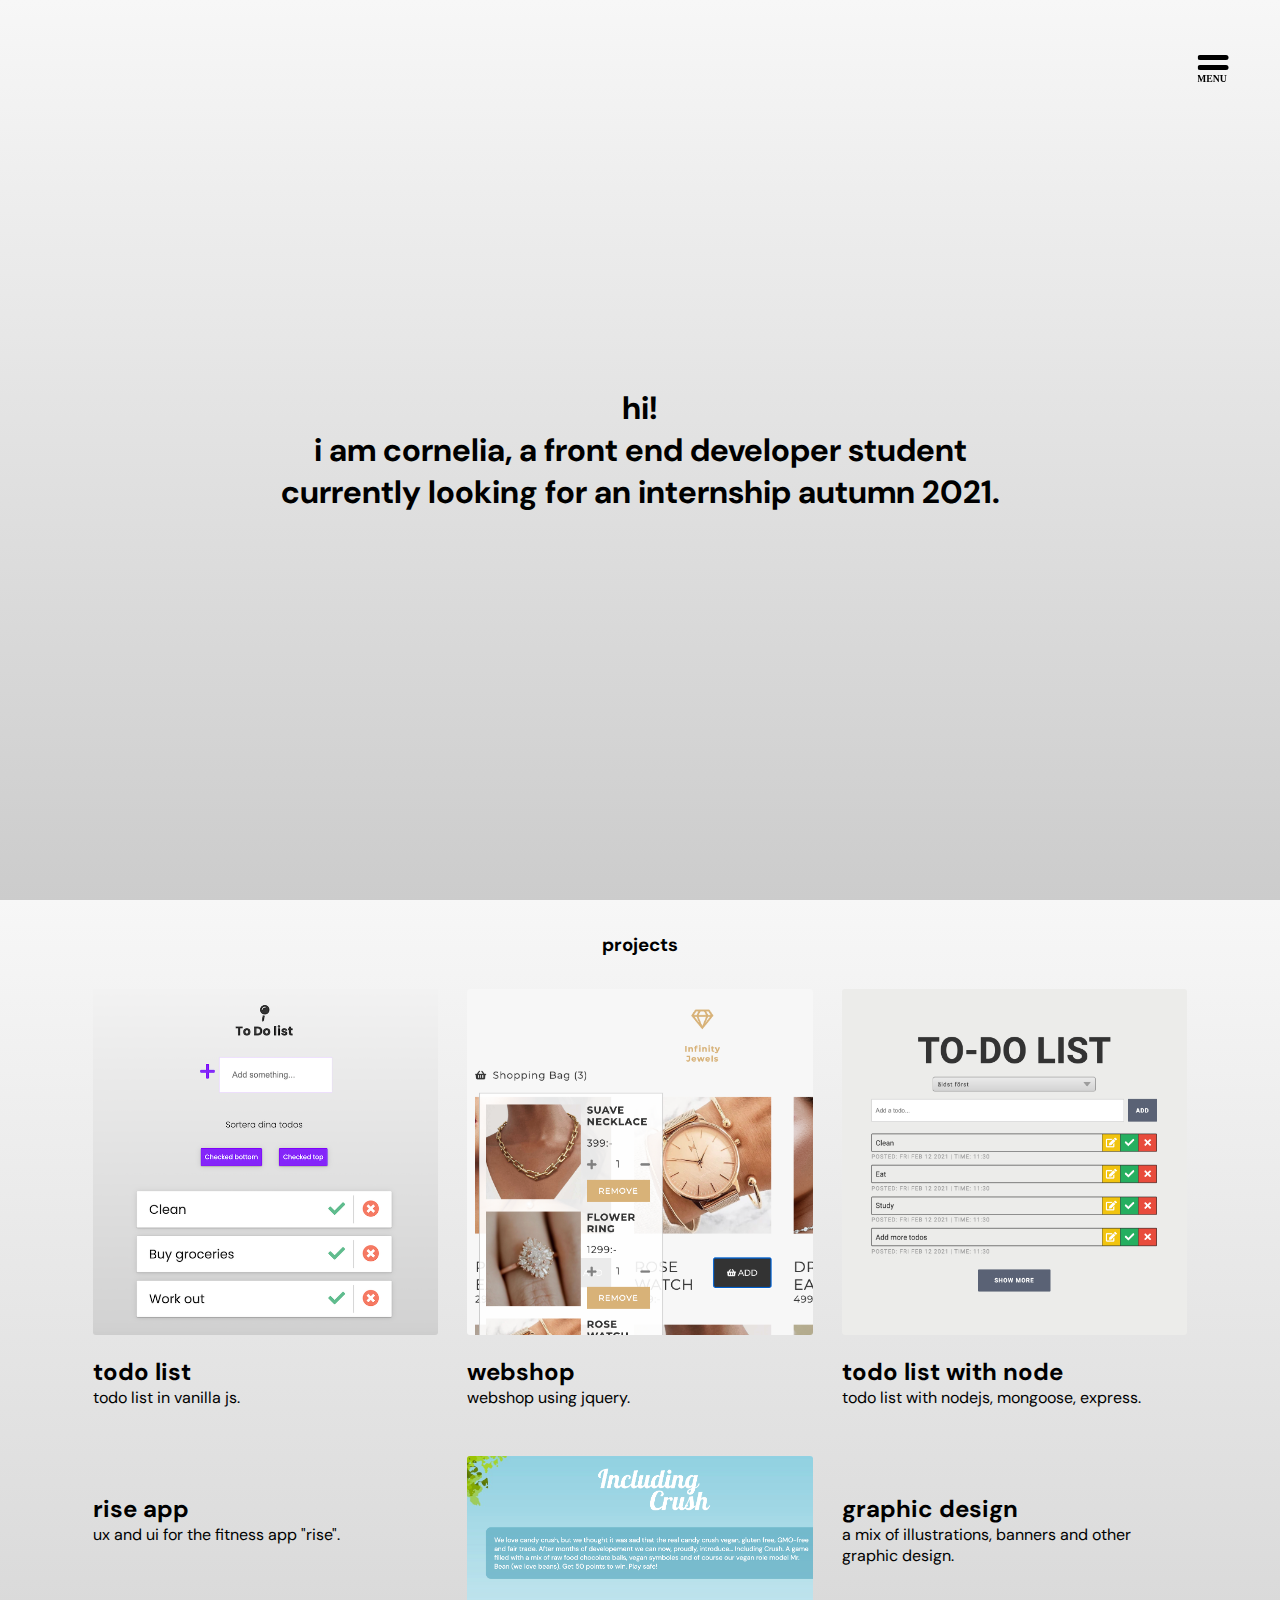
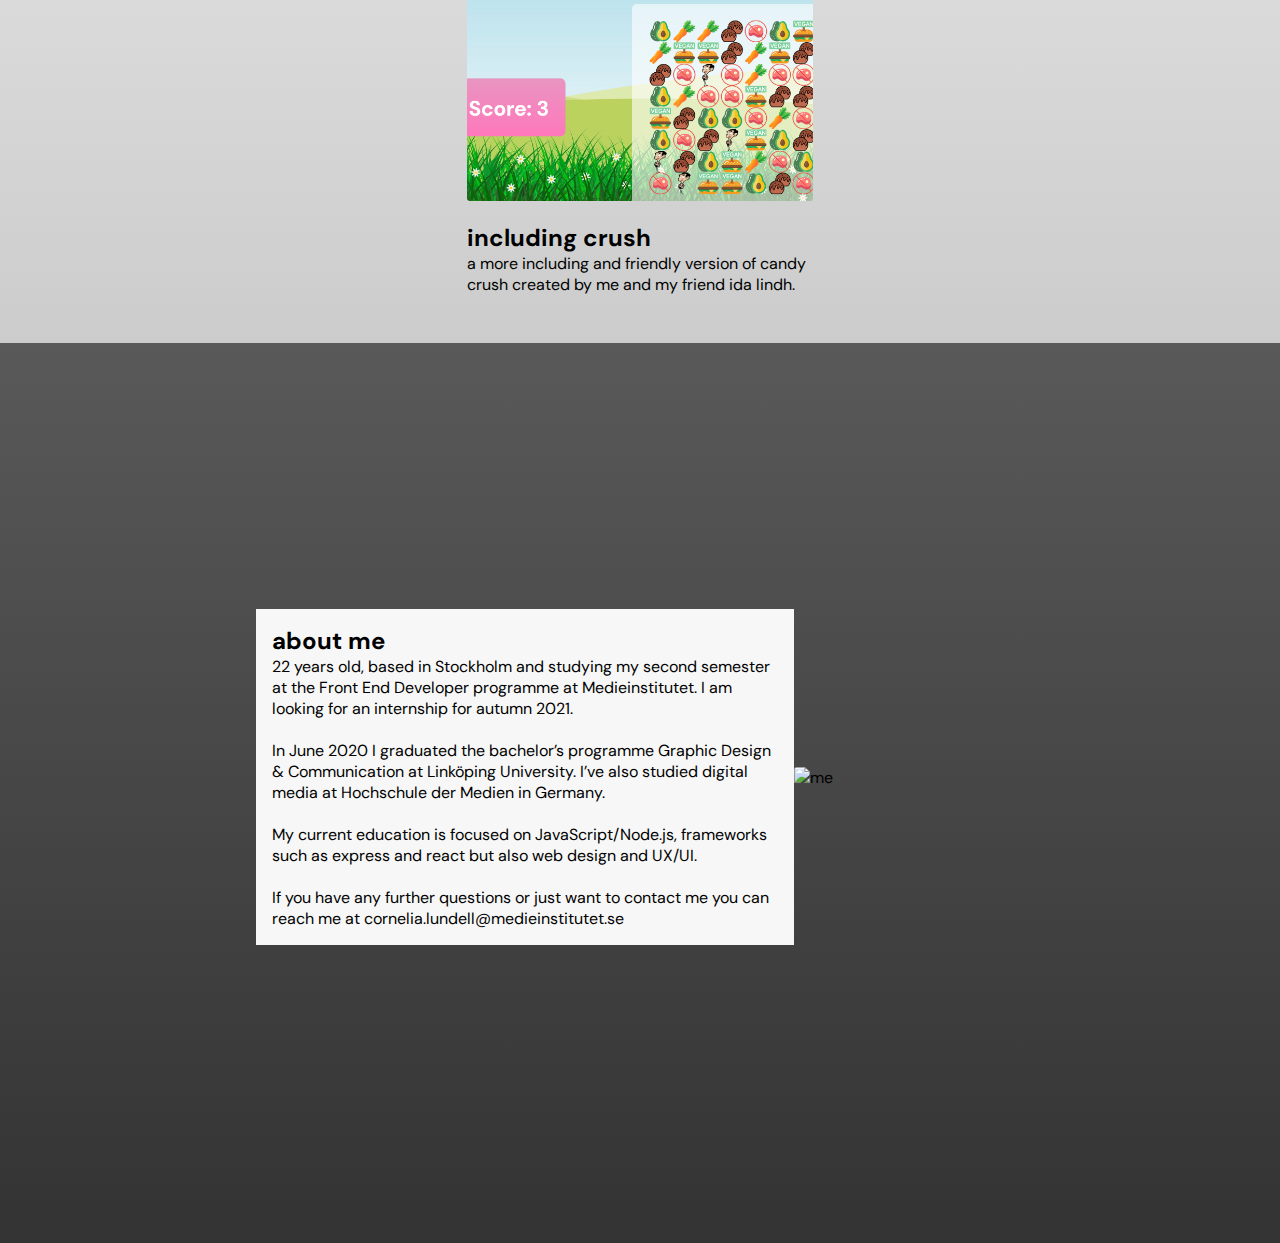
==== index.html @ f75c3bea "portfolio updates" ====
<!DOCTYPE html>
<html lang="en">
  <head>
    <meta charset="UTF-8" />
    <meta name="viewport" content="width=device-width, initial-scale=1.0" />
    <title>Corneia Lundell</title>
    <link rel="preconnect" href="https://fonts.gstatic.com" />
    <link
      href="https://fonts.googleapis.com/css2?family=DM+Sans:ital,wght@0,400;0,500;0,700;1,400;1,500;1,700&display=swap"
      rel="stylesheet"
    />
    <link
      rel="stylesheet"
      href="https://cdnjs.cloudflare.com/ajax/libs/font-awesome/5.15.2/css/all.min.css"
      integrity="sha512-HK5fgLBL+xu6dm/Ii3z4xhlSUyZgTT9tuc/hSrtw6uzJOvgRr2a9jyxxT1ely+B+xFAmJKVSTbpM/CuL7qxO8w=="
      crossorigin="anonymous"
    />
    <link rel="stylesheet" href="css/style.css" />
    <script
      src="https://code.jquery.com/jquery-3.5.1.min.js"
      integrity="sha256-9/aliU8dGd2tb6OSsuzixeV4y/faTqgFtohetphbbj0="
      crossorigin="anonymous"
    ></script>
    <script
      src="https://cdnjs.cloudflare.com/ajax/libs/gsap/3.5.1/gsap.min.js"
      integrity="sha512-IQLehpLoVS4fNzl7IfH8Iowfm5+RiMGtHykgZJl9AWMgqx0AmJ6cRWcB+GaGVtIsnC4voMfm8f2vwtY+6oPjpQ=="
      crossorigin="anonymous"
    ></script>
    <script src="js/app.js"></script>
  </head>
  <body>

    <button class="hamburger-shell" aria-expanded="false">
      <div class="hamb top"></div>
        <div class="hamb middle"></div>
      <div class="menu-name">MENU</div>
    </button>
  
    <nav id="menu">
      <ul>
        <li class="menu-link"><a href="#start">start</a></li>
        <li class="menu-link"><a href="#portfolio">portfolio</a></li>
        <li class="menu-link"><a href="#about">about/contact</a></li>
      </ul>
    </nav>

    <section id="start">
      <div class="container" id="start-container">
        <h1>hi!</h1>
        <h1>i am cornelia, a front end developer student</h1>
        <h1>currently looking for an internship autumn 2021.</h1>
      </div>
      <a href="#portfolio"><i class="fas fa-chevron-down"></i></a>
    </section>

    <section id="portfolio">
      <div class="container">
        <h3>projects</h3>
        <div class="grid">
          <div>
            <a href="https://cornelialundell.github.io/todolist/" target="_blank">
              <div class="visit-container">
                <img src="img/todolist1.png" id="link-1" alt="" />
                <p class="visit" id="visit-1">visit website</p>
              </div></a
            >

            <h5>Todo list</h5>
            <p>Todo list in vanilla js.</p>
          </div>
          <div>
              
            <a href="https://cornelialundell.github.io/jewelleryshop/" target="_blank">
                <div class="visit-container">
              <img src="img/webshop.png" id="link-2"  alt=""
            />
            <p class="visit" id="visit-2">visit website</p></div></a>
            <h5>Webshop</h5>
            <p>Webshop using jquery.</p>
          </div>
          <div>
            
            <a href="https://fathomless-falls-43040.herokuapp.com/" target="_blank">
                <div class="visit-container">
              <img src="img/todolist2.png" id="link-3" alt=""
            />
            <p class="visit" id="visit-3">visit website</p></div></a>
            <h5>Todo list with node</h5>
            <p>Todo list with nodejs, mongoose, express.</p>
          </div>
          <div>
            <a href="html/rise.html">
                <div class="visit-container">
              <img src="img/thumb-rise.png" id="link-4"  alt=""
            />
            <p class="visit" id="visit-4">visit website</p></div></a>
            <h5>rise app</h5>
            <p>ux and ui for the fitness app "rise".</p>
          </div>
          <div>
            <a href="https://iidalindh.github.io/IncludingCrush/"target="_blank">
                <div class="visit-container">
              <img src="img/including-crush.png" id="link-5"  alt=""
            />
            <p class="visit" id="visit-5">visit website</p></div></a>
            <h5>including crush</h5>
            <p>
              a more including and friendly version of candy crush created by me
              and my friend Ida Lindh.
            </p>
          </div>
          <div>
            <a href="html/graphic-design.html" target="_blank">
                <div class="visit-container">
              <img src="img/thumb-illustrationer.png" id="link-6"  alt=""
            />
            <p class="visit" id="visit-6">visit website</p></div></a>
            <h5>graphic design</h5>
            <p>a mix of illustrations, banners and other graphic design.</p>
          </div>
        </div>
      </div>
      <a href="#about"><i class="fas fa-chevron-down"></i></a>
    </section>

    <section id="about">
      <div class="about-container">
        <div class="about-text">
          <h5>about me</h5>
          <p>
            22 years old, based in Stockholm and studying my second semester at the Front End Developer programme at Medieinstitutet. I am looking for an internship for autumn 2021.
            <br><br>In June 2020 I graduated the bachelor’s programme Graphic Design & Communication at Linköping University. I’ve also studied digital media at Hochschule der Medien in Germany.
            <br><br>My current education is focused on JavaScript/Node.js, frameworks such as express and react but also web design and UX/UI.
            <br><br>If you have any further questions or just want to contact me you can reach me at cornelia.lundell@medieinstitutet.se
          </p>
        </div>
        <div class="about-img">
          <img src="img/profilbild.png" alt="me" />
        </div>
      </div>
      <div class="icons">
        <a href="https://github.com/cornelialundell" target="_blank"
          ><i class="fab fa-github"></i
        ></a>
        <a href="https://www.linkedin.com/in/cornelia-lundell-490802186/" target="_blank"><i class="fab fa-linkedin"></i></a>
        <a href="mailto:cornelia.lundell@medieinstitutet.se" id="mailto"
          ><i class="far fa-envelope"></i
        ></a>
      </div>
    </section>
  </body>
</html>
---- css/style.css ----
nav {
  z-index: 1;
}

.reveal {
  opacity: 0.85;
  display: block;
  pointer-events: auto;
  visibility: visible;
}

.hamburger-shell {
  margin: 0;
  position: fixed;
  overflow: hidden;
  width: 70px;
  height: 100px;
  overflow: auto;
  left: calc(100% - 100px);
  top: 20px;
  cursor: pointer;
  padding: 0;
  background: transparent;
  border: none;
  z-index: 1;
  transform: scale(0.5);
  -webkit-transform: scale(0.5);
  -moz-transform: scale(0.5);
  -ms-transform: scale(0.5);
  -o-transform: scale(0.5);
}

.top, .middle {
  position: absolute;
  width: 62px;
  height: 10px;
  background-color: black;
  transition: all 350ms ease-in-out;
  top: 20px;
  border-radius: 5px;
  -webkit-border-radius: 5px;
  -moz-border-radius: 5px;
  -ms-border-radius: 5px;
  -o-border-radius: 5px;
}

.middle {
  top: 40px;
}

#menu {
  position: fixed;
  left: calc(100% - 292px);
  top: 10px;
  color: black;
  display: none;
  margin: 120px 30px;
  text-decoration: none;
  font-family: Arial, sans-serif;
  font-weight: 100;
  font-size: 20px;
  text-transform: uppercase;
  color: #333;
  padding: 24px;
  width: 200px;
  text-align: right;
}

#menu li {
  text-decoration: none !important;
  padding-bottom: 10px;
  margin-bottom: 12px;
  border-bottom: 1px solid black;
  list-style: none;
  color: #555;
  transition: all 150ms ease;
}

#menu li:hover {
  color: #00abff;
  padding-right: 3px;
}

#menu a {
  text-decoration: none;
  color: inherit;
}

.menu-open .top {
  transform: rotate(225deg);
  -webkit-transform: rotate(225deg);
  top: 30px;
  background-color: black;
  height: 10px;
  border-radius: 5px;
  -webkit-border-radius: 5px;
  -moz-border-radius: 5px;
  -ms-border-radius: 5px;
  -o-border-radius: 5px;
}

.menu-open .middle {
  transform: rotate(-225deg);
  -webkit-transform: rotate(-225deg);
  top: 30px;
  background-color: black;
  height: 10px;
  border-radius: 5px;
  -webkit-border-radius: 5px;
  -moz-border-radius: 5px;
  -ms-border-radius: 5px;
  -o-border-radius: 5px;
}

.menu-name {
  font-family: Verdana;
  font-weight: 900;
  color: black;
  font-size: 19.5px;
  text-decoration: none;
  position: absolute;
  top: 56px;
  left: -1px;
  transition: all 350ms;
}

.menu-open .menu-name {
  top: 64px;
}

#graphic-design {
  text-align: center;
  color: #333;
  position: relative;
}
#graphic-design .go-back {
  position: absolute;
  left: 2rem;
  top: 2rem;
  text-decoration: none;
  display: flex;
  align-items: center;
}
#graphic-design .go-back i {
  padding-right: 1rem;
}
#graphic-design .graphic-container {
  width: 50%;
}
#graphic-design .graphic-container .card {
  padding-top: 4rem;
}
#graphic-design .graphic-container .card p {
  padding-top: 1rem;
  color: #5e5e5e;
}

* {
  box-sizing: border-box;
  margin: 0;
  padding: 0;
}

html {
  scroll-behavior: smooth;
}
html body {
  font-family: "DM Sans", sans-serif;
}
html body img {
  width: 100%;
  border-radius: 3px;
  -webkit-border-radius: 3px;
  -moz-border-radius: 3px;
  -ms-border-radius: 3px;
  -o-border-radius: 3px;
}
html body a {
  color: inherit;
}
html body h5 {
  font-size: 1.5rem;
}
html body #about {
  background: linear-gradient(#595959, #333) !important;
  background-color: #333;
}
html body section {
  background: linear-gradient(#f7f7f7, #ccc);
  min-height: 100vh;
  display: flex;
  justify-content: center;
  align-items: center;
  flex-wrap: wrap;
  flex-direction: column;
  padding: 2rem 0;
}
html body section #start-container {
  display: flex;
  flex-direction: column;
  justify-content: center;
  align-items: flex-start;
}
html body section .container,
html body section .about-container {
  width: 90%;
  display: flex;
  justify-content: center;
  align-items: center;
  flex-wrap: wrap;
  flex-grow: 1;
}
html body section .container h1,
html body section .about-container h1 {
  margin: 0 auto;
}
html body section .container h3,
html body section .about-container h3 {
  width: 100%;
  text-align: center;
}
html body section .container .grid,
html body section .about-container .grid {
  display: flex;
  flex-wrap: wrap;
  justify-content: space-evenly;
}
html body section .container .grid div,
html body section .about-container .grid div {
  width: 100%;
  padding: 1rem 0;
  text-transform: lowercase;
}
@media screen and (min-width: 800px) {
  html body section .container .grid div,
html body section .about-container .grid div {
    width: 30%;
  }
}
html body section .container .grid div .visit-container,
html body section .about-container .grid div .visit-container {
  width: 100%;
  position: relative;
  text-align: center;
  color: #333;
  cursor: pointer;
}
html body section .container .grid div .visit-container img,
html body section .about-container .grid div .visit-container img {
  width: 100%;
  transition: 0.2s ease;
  -webkit-transition: 0.2s ease;
  -moz-transition: 0.2s ease;
  -ms-transition: 0.2s ease;
  -o-transition: 0.2s ease;
}
html body section .container .grid div .visit-container img:hover,
html body section .about-container .grid div .visit-container img:hover {
  filter: blur(5px);
  -webkit-filter: blur(5px);
}
html body section .container .grid div .visit-container .visit,
html body section .about-container .grid div .visit-container .visit {
  position: absolute;
  top: 50%;
  left: 50%;
  transform: translate(-50%, -50%);
  display: none;
  pointer-events: none;
}
html body section .container .grid div .visit-container p,
html body section .about-container .grid div .visit-container p {
  font-size: 1rem;
}
html body section .container .about-text,
html body section .about-container .about-text {
  background-color: #f7f7f7;
  padding: 1rem;
}
@media screen and (min-width: 800px) {
  html body section .container .about-text,
html body section .about-container .about-text {
    position: static;
    width: 70%;
  }
}
html body section .container .about-img,
html body section .about-container .about-img {
  width: 80%;
}
@media screen and (min-width: 800px) {
  html body section .container .about-img,
html body section .about-container .about-img {
    position: static;
    width: 30%;
  }
}
html body section i {
  color: #333;
  font-size: 1.5rem;
}
html body section .about-container {
  display: flex;
  justify-content: center;
  align-items: center;
  flex-wrap: wrap;
  flex-wrap: wrap-reverse;
}
@media screen and (min-width: 800px) {
  html body section .about-container {
    width: 60%;
  }
}
html body section .icons {
  padding-top: 2rem;
  width: 40%;
  display: flex;
  justify-content: center;
  align-items: center;
  flex-wrap: wrap;
  justify-content: space-between;
}
html body section .icons i {
  color: #f7f7f7;
  font-size: 3rem;
}

/*# sourceMappingURL=style.css.map */
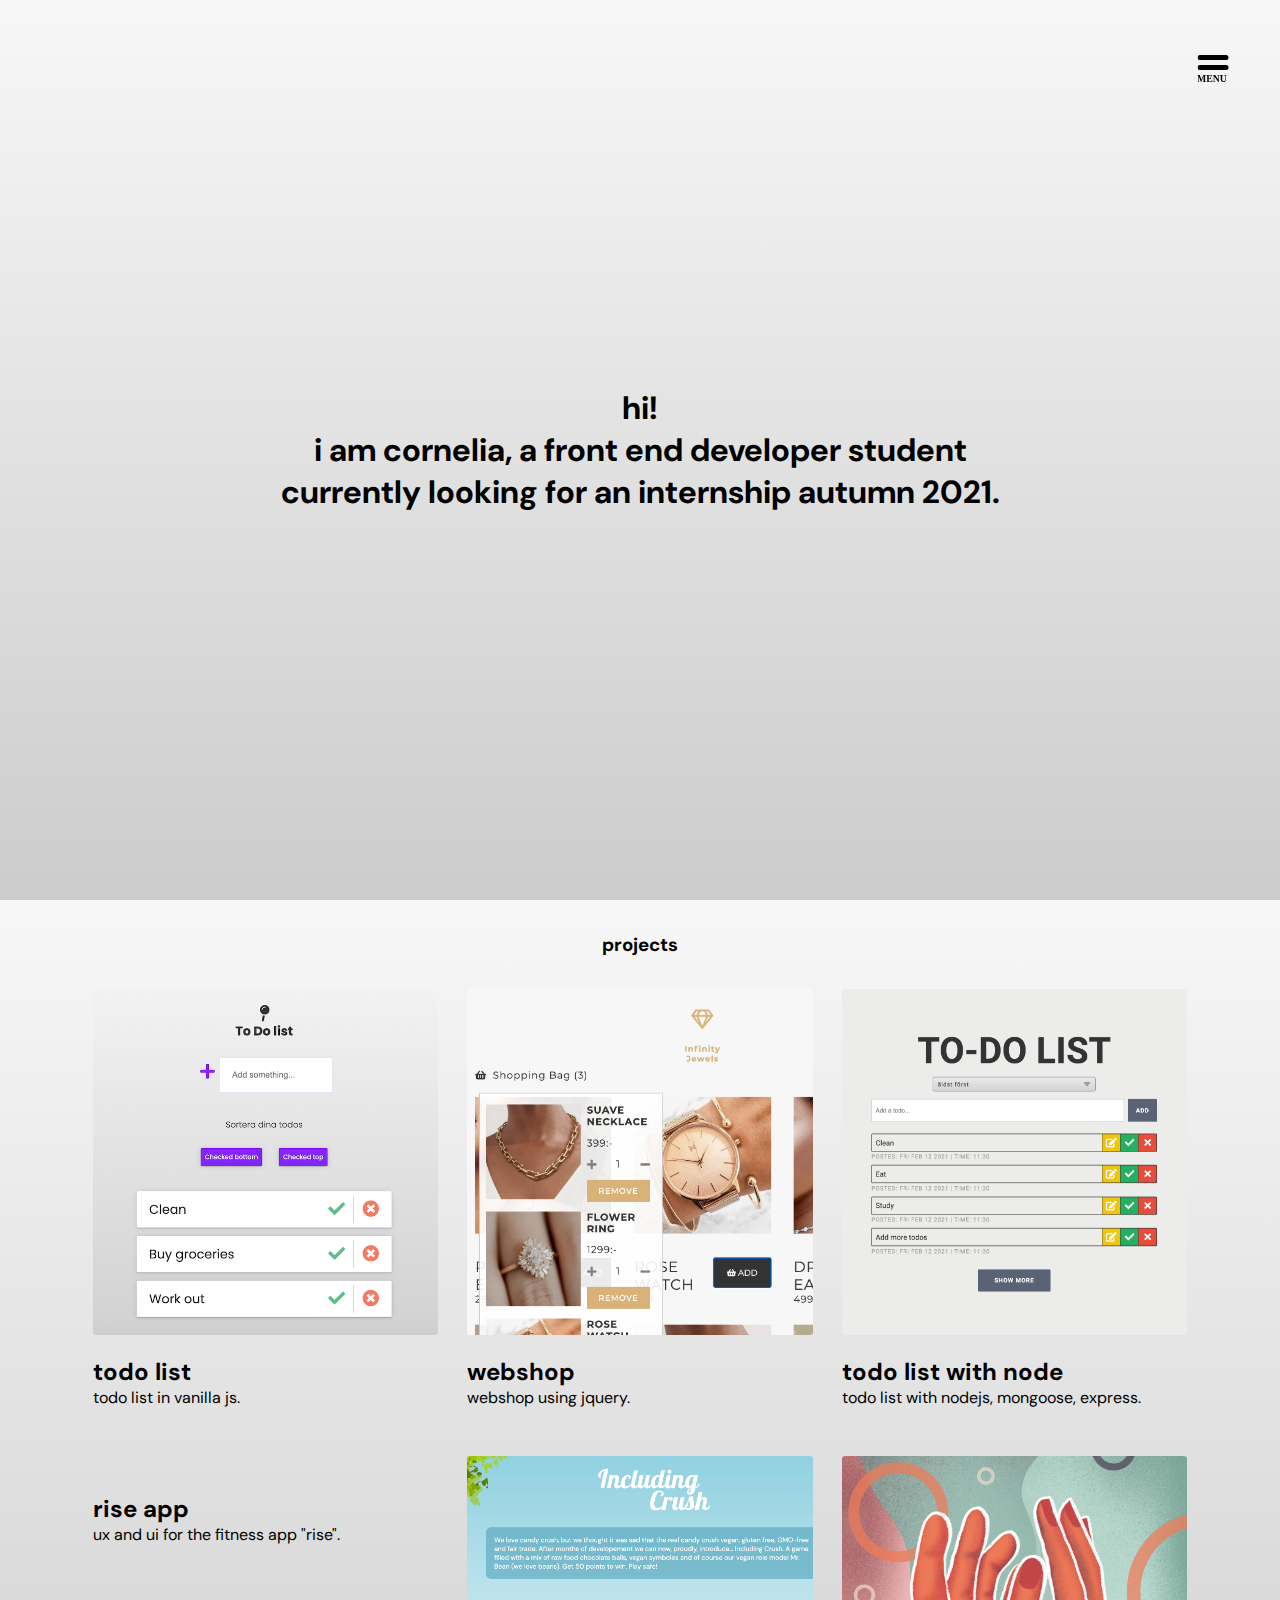
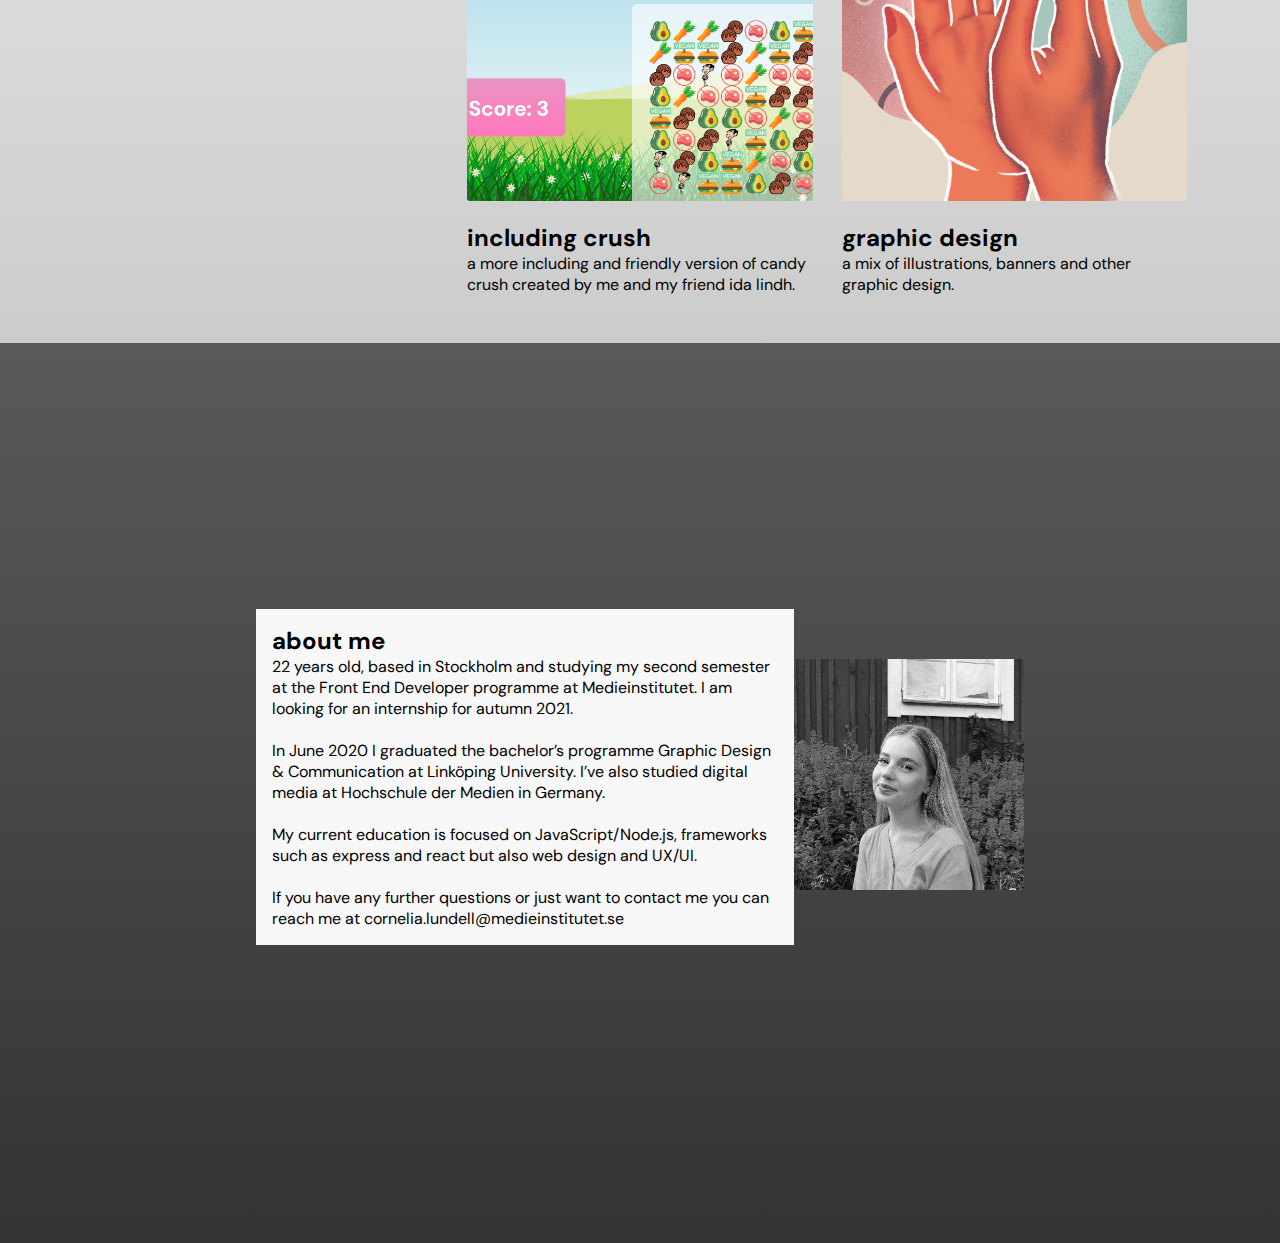
==== commit 6e07058e: "Update index.html" ====
--- a/index.html
+++ b/index.html
@@ -110,7 +110,7 @@
             </p>
           </div>
           <div>
-            <a href="html/graphic-design.html" target="_blank">
+            <a href="html/graphic-design.html">
                 <div class="visit-container">
               <img src="img/thumb-illustrationer.png" id="link-6"  alt=""
             />
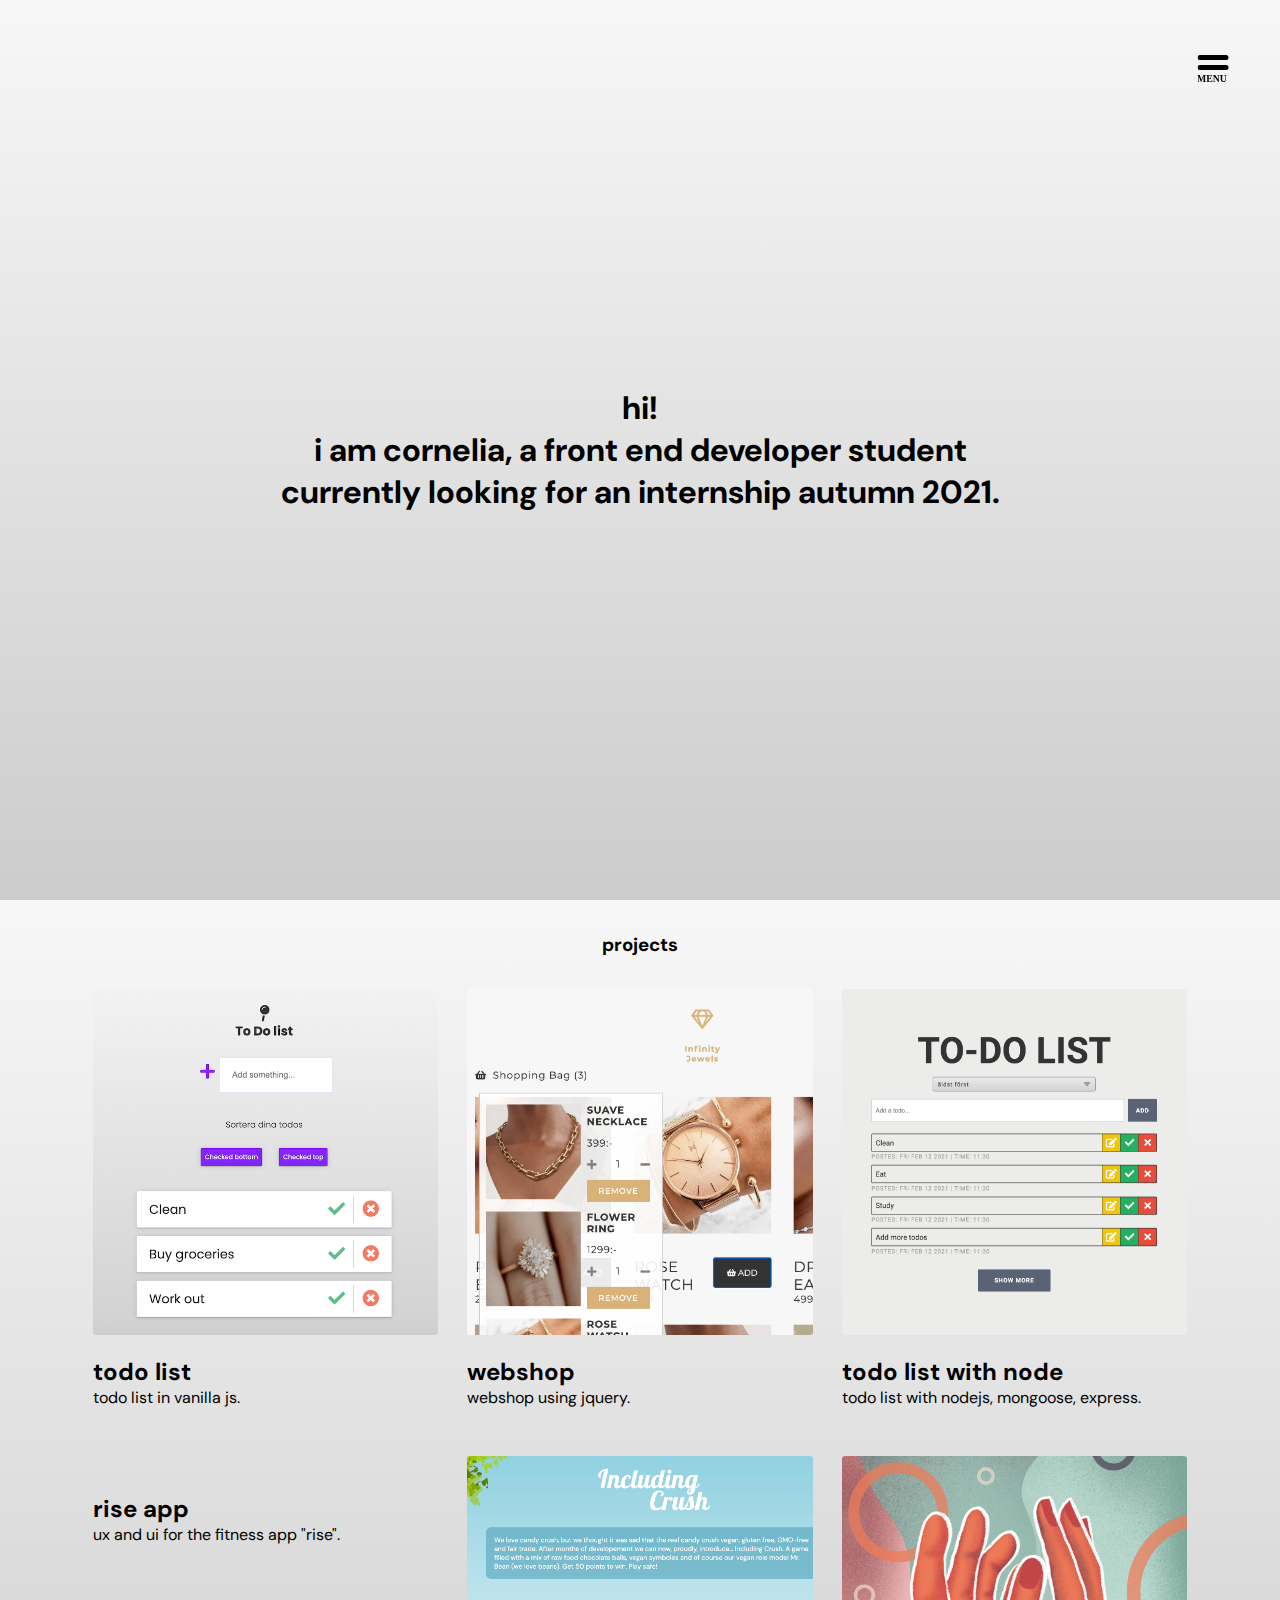
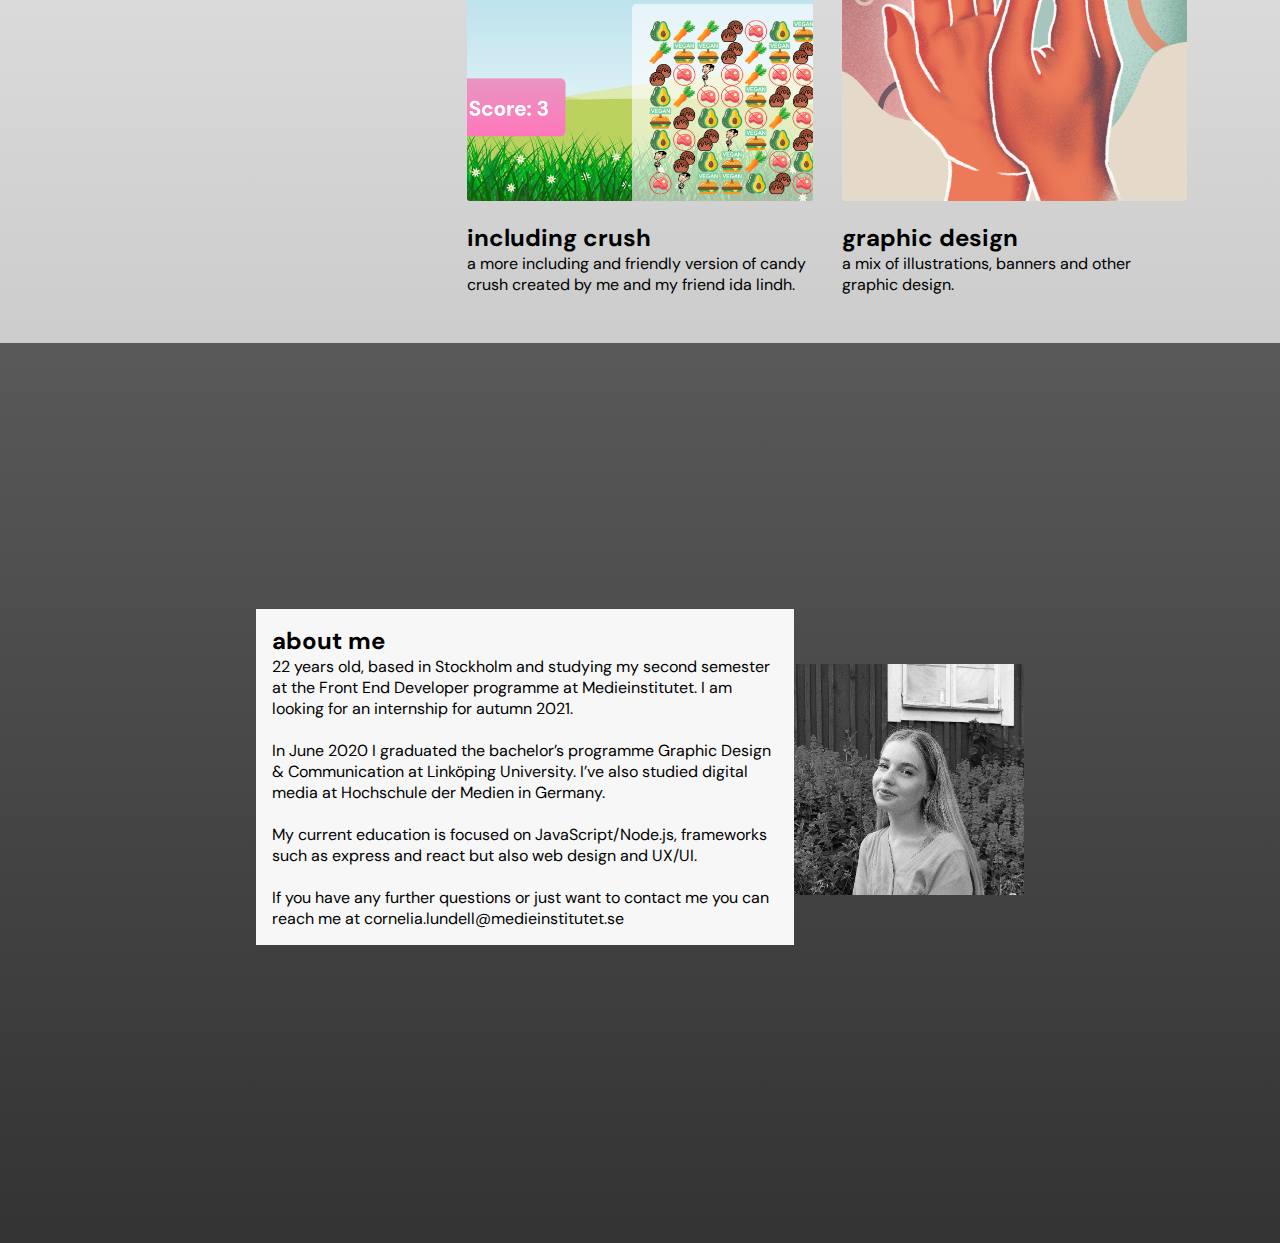
==== commit aa5fa210: "Update index.html" ====
--- a/index.html
+++ b/index.html
@@ -3,7 +3,7 @@
   <head>
     <meta charset="UTF-8" />
     <meta name="viewport" content="width=device-width, initial-scale=1.0" />
-    <title>Corneia Lundell</title>
+    <title>Cornelia Lundell</title>
     <link rel="preconnect" href="https://fonts.gstatic.com" />
     <link
       href="https://fonts.googleapis.com/css2?family=DM+Sans:ital,wght@0,400;0,500;0,700;1,400;1,500;1,700&display=swap"
--- a/css/style.css
+++ b/css/style.css
@@ -16,18 +16,23 @@
   width: 70px;
   height: 100px;
   overflow: auto;
-  left: calc(100% - 100px);
+  left: calc(100% - 70px);
   top: 20px;
   cursor: pointer;
   padding: 0;
   background: transparent;
   border: none;
-  z-index: 1;
+  z-index: 15;
   transform: scale(0.5);
   -webkit-transform: scale(0.5);
   -moz-transform: scale(0.5);
   -ms-transform: scale(0.5);
   -o-transform: scale(0.5);
+}
+@media screen and (min-width: 800px) {
+  .hamburger-shell {
+    left: calc(100% - 100px);
+  }
 }
 
 .top, .middle {
@@ -50,34 +55,35 @@
 
 #menu {
   position: fixed;
-  left: calc(100% - 292px);
-  top: 10px;
-  color: black;
+  z-index: 10;
   display: none;
-  margin: 120px 30px;
-  text-decoration: none;
-  font-family: Arial, sans-serif;
-  font-weight: 100;
-  font-size: 20px;
-  text-transform: uppercase;
-  color: #333;
-  padding: 24px;
-  width: 200px;
-  text-align: right;
+  top: 0;
+  right: 0;
+  width: 100%;
+  height: 100vh;
+  padding: 5rem 0rem 5rem 2rem;
+  background-color: #f1c40f;
+  color: white;
+}
+@media screen and (min-width: 800px) {
+  #menu {
+    width: 400px;
+  }
 }
 
 #menu li {
   text-decoration: none !important;
   padding-bottom: 10px;
-  margin-bottom: 12px;
-  border-bottom: 1px solid black;
+  margin-bottom: 40px;
+  border-bottom: 1px solid white;
+  width: 100%;
   list-style: none;
-  color: #555;
+  font-size: 2rem;
   transition: all 150ms ease;
 }
 
 #menu li:hover {
-  color: #00abff;
+  color: black;
   padding-right: 3px;
 }
 
@@ -106,10 +112,6 @@
   background-color: black;
   height: 10px;
   border-radius: 5px;
-  -webkit-border-radius: 5px;
-  -moz-border-radius: 5px;
-  -ms-border-radius: 5px;
-  -o-border-radius: 5px;
 }
 
 .menu-name {
@@ -200,6 +202,7 @@
   flex-direction: column;
   justify-content: center;
   align-items: flex-start;
+  text-align: center;
 }
 html body section .container,
 html body section .about-container {
@@ -212,7 +215,14 @@
 }
 html body section .container h1,
 html body section .about-container h1 {
+  font-size: 1rem;
   margin: 0 auto;
+}
+@media screen and (min-width: 800px) {
+  html body section .container h1,
+html body section .about-container h1 {
+    font-size: 2rem;
+  }
 }
 html body section .container h3,
 html body section .about-container h3 {
@@ -230,6 +240,18 @@
   width: 100%;
   padding: 1rem 0;
   text-transform: lowercase;
+}
+@media only screen and (max-device-width: 800px) and (orientation: landscape) {
+  html body section .container .grid div,
+html body section .about-container .grid div {
+    width: 45%;
+  }
+}
+@media only screen and (min-width: 480px) and (max-width: 800px) and (-webkit-min-device-pixel-ratio: 2) {
+  html body section .container .grid div,
+html body section .about-container .grid div {
+    width: 45%;
+  }
 }
 @media screen and (min-width: 800px) {
   html body section .container .grid div,
@@ -276,6 +298,7 @@
 html body section .about-container .about-text {
   background-color: #f7f7f7;
   padding: 1rem;
+  z-index: 1;
 }
 @media screen and (min-width: 800px) {
   html body section .container .about-text,
@@ -286,7 +309,13 @@
 }
 html body section .container .about-img,
 html body section .about-container .about-img {
-  width: 80%;
+  width: 50%;
+  margin-bottom: -10px;
+  border-radius: 3px;
+  -webkit-border-radius: 3px;
+  -moz-border-radius: 3px;
+  -ms-border-radius: 3px;
+  -o-border-radius: 3px;
 }
 @media screen and (min-width: 800px) {
   html body section .container .about-img,
@@ -323,6 +352,17 @@
 html body section .icons i {
   color: #f7f7f7;
   font-size: 3rem;
+  transition: all 0.2s ease;
+  -webkit-transition: all 0.2s ease;
+  -moz-transition: all 0.2s ease;
+  -ms-transition: all 0.2s ease;
+  -o-transition: all 0.2s ease;
+}
+@media screen and (min-width: 800px) {
+  html body section .icons i:hover {
+    color: #f1c40f;
+    margin-top: -10px;
+  }
 }
 
 /*# sourceMappingURL=style.css.map */
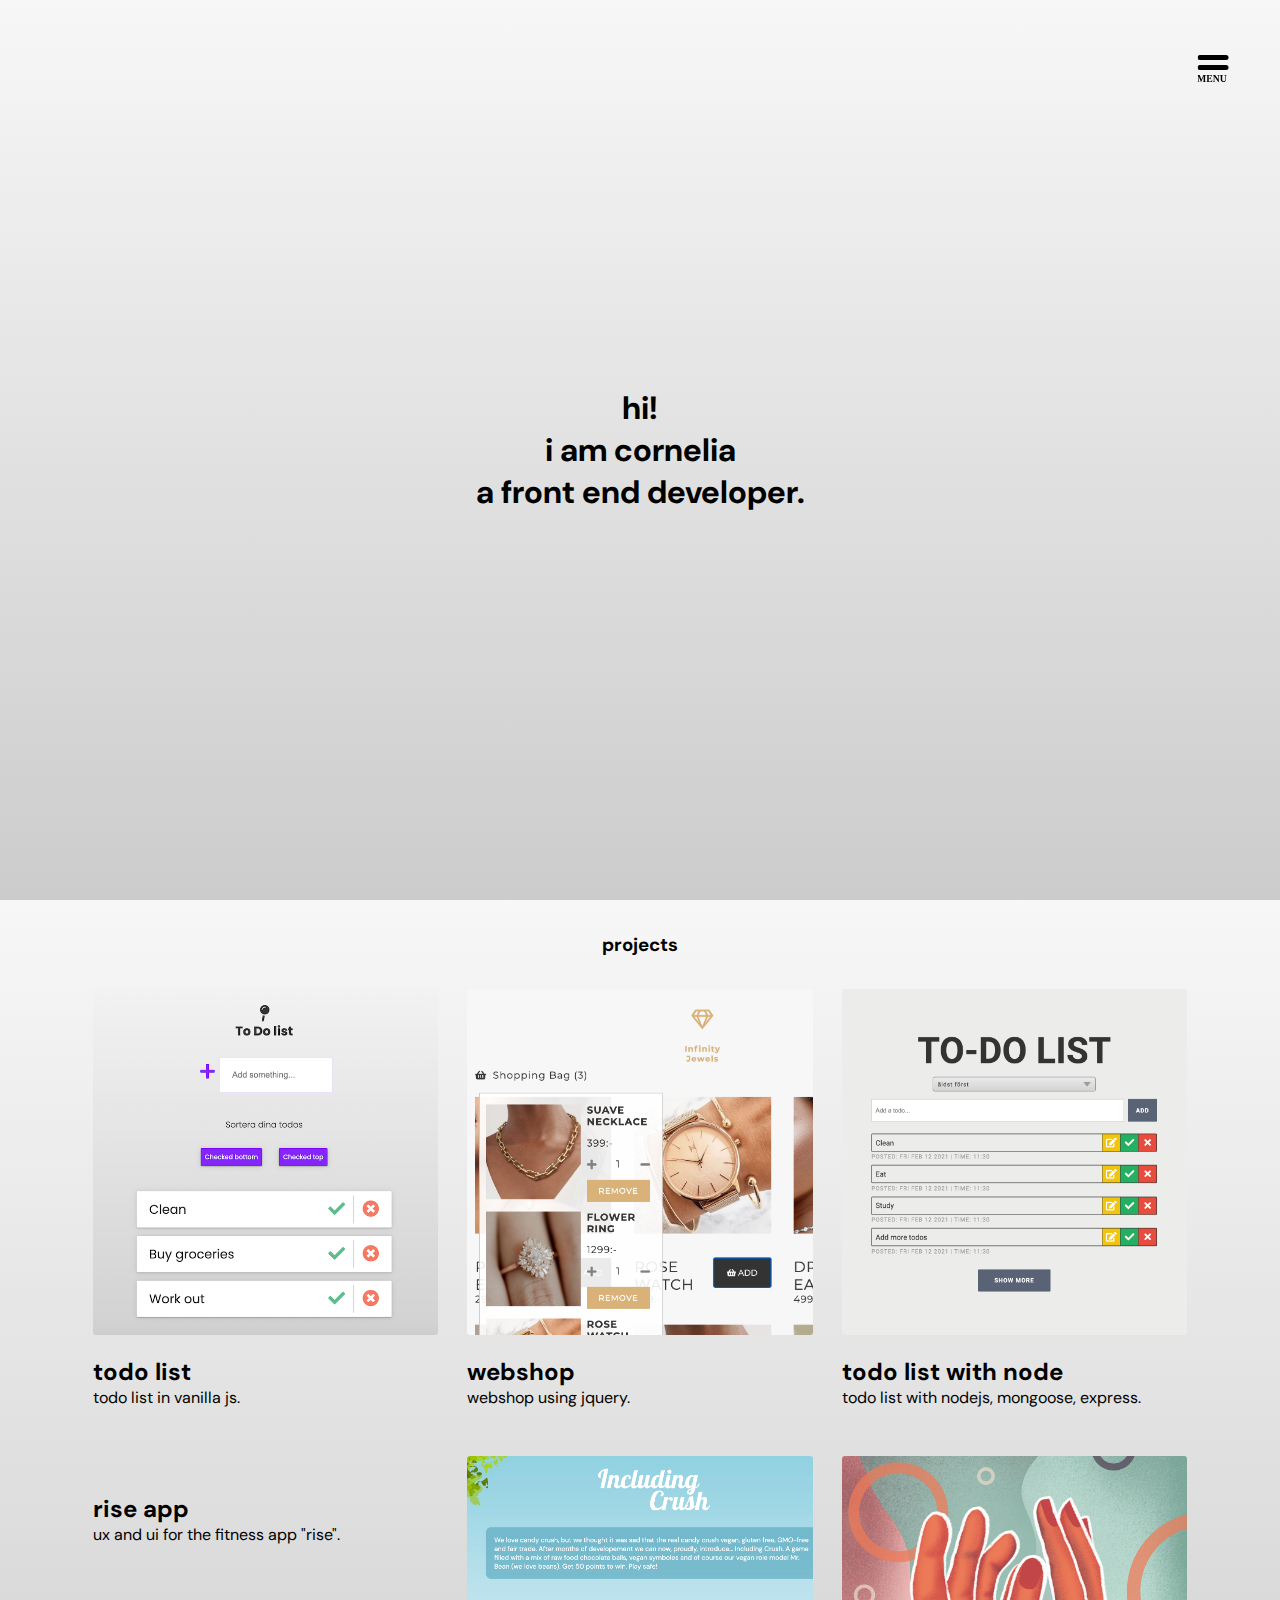
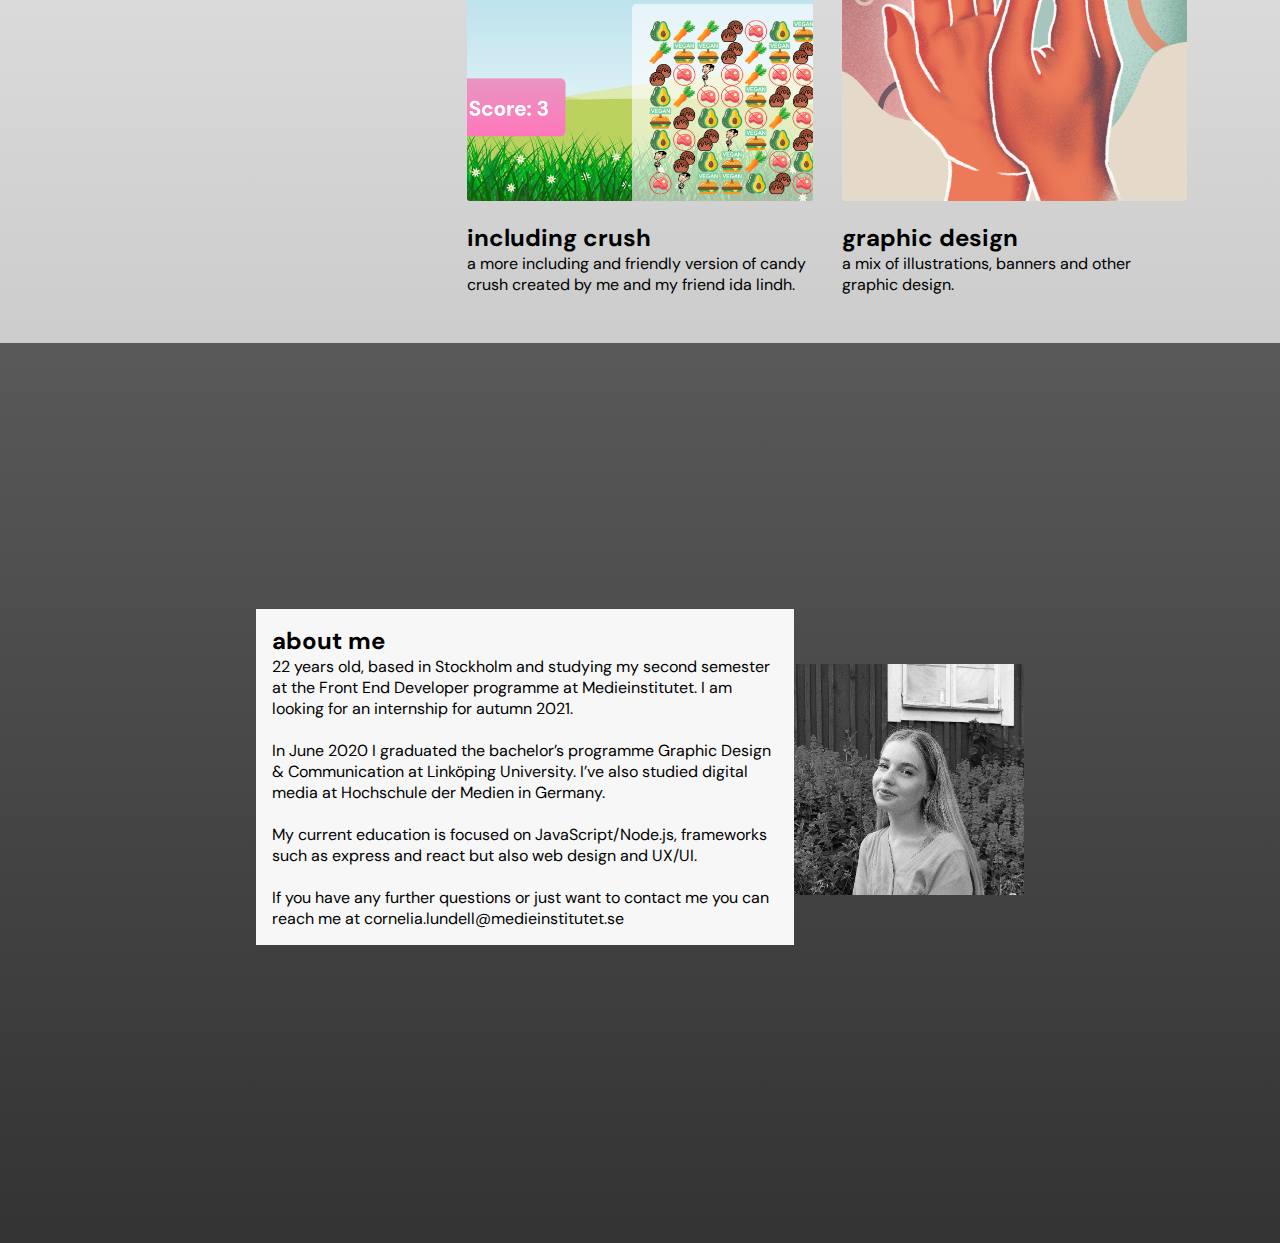
==== commit b1f549b5: "Update index.html" ====
--- a/index.html
+++ b/index.html
@@ -47,8 +47,8 @@
     <section id="start">
       <div class="container" id="start-container">
         <h1>hi!</h1>
-        <h1>i am cornelia, a front end developer student</h1>
-        <h1>currently looking for an internship autumn 2021.</h1>
+        <h1>i am cornelia</h1>
+        <h1>a front end developer.</h1>
       </div>
       <a href="#portfolio"><i class="fas fa-chevron-down"></i></a>
     </section>
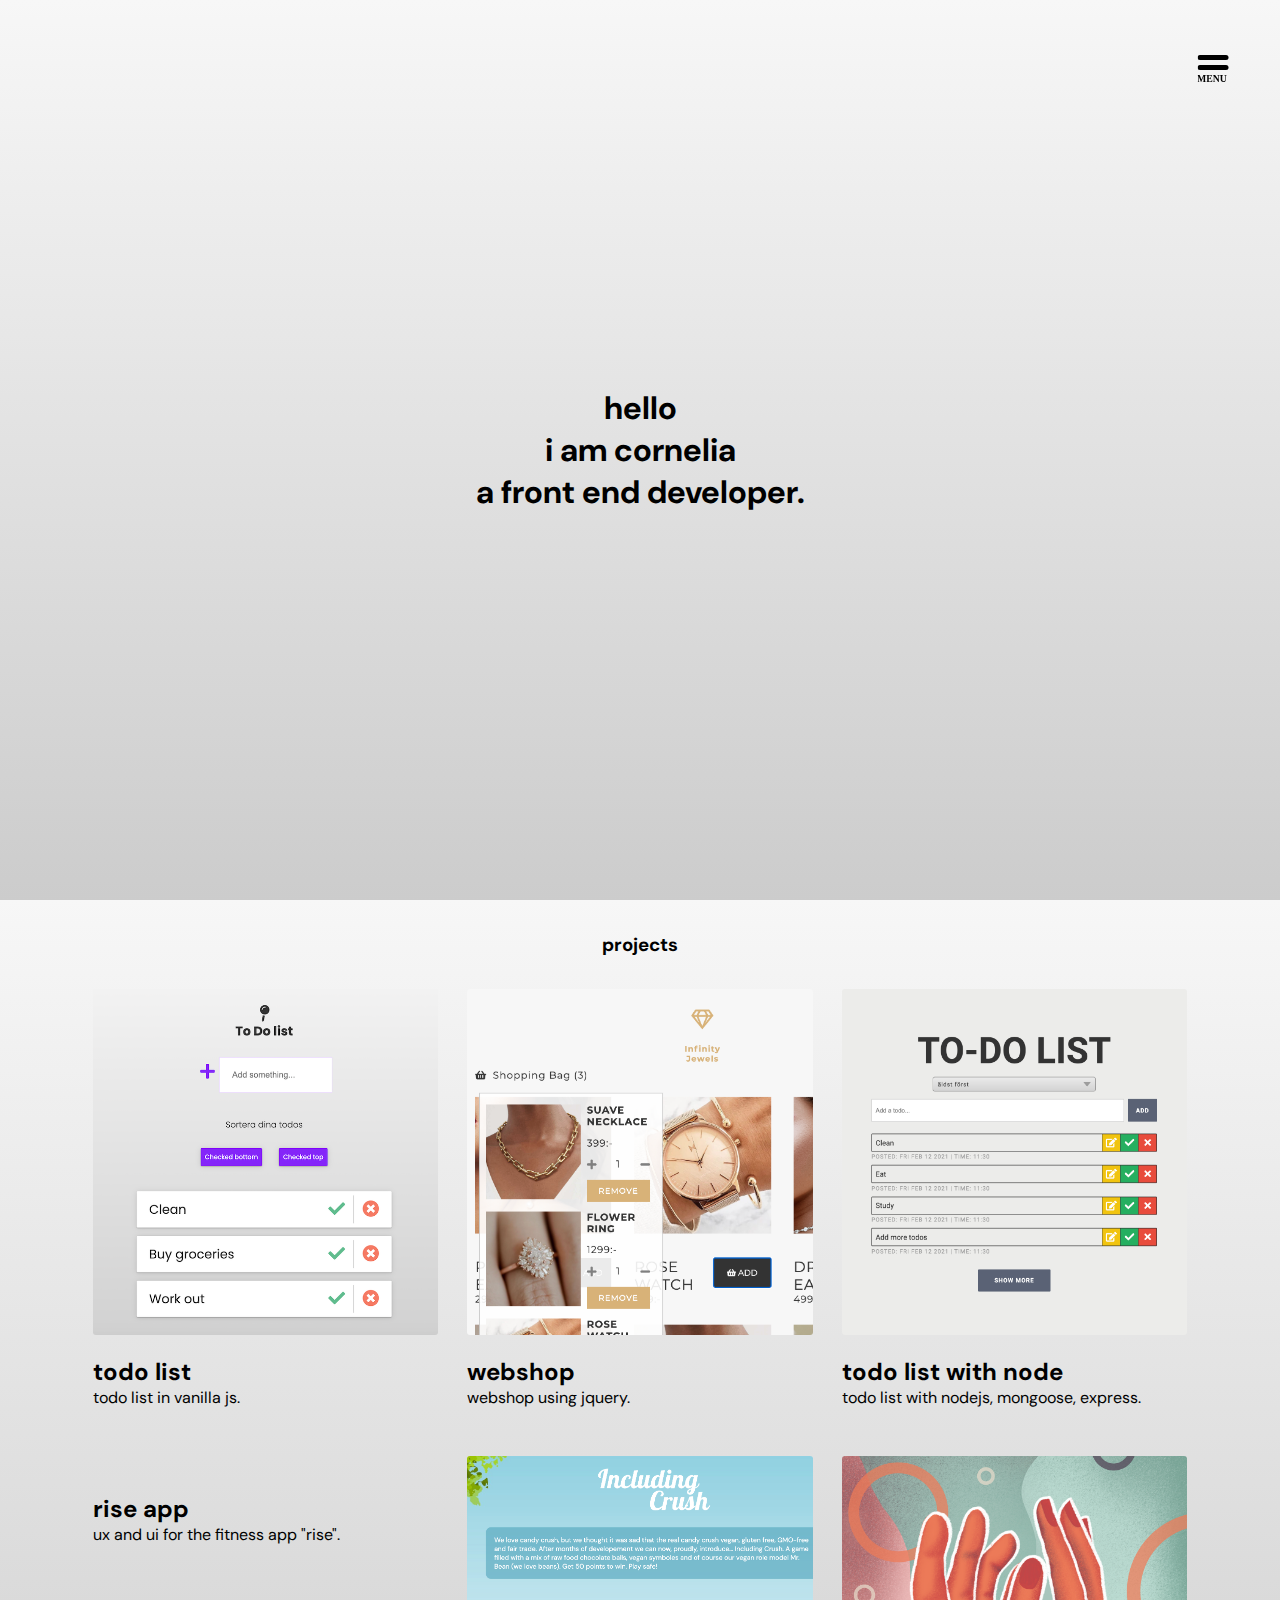
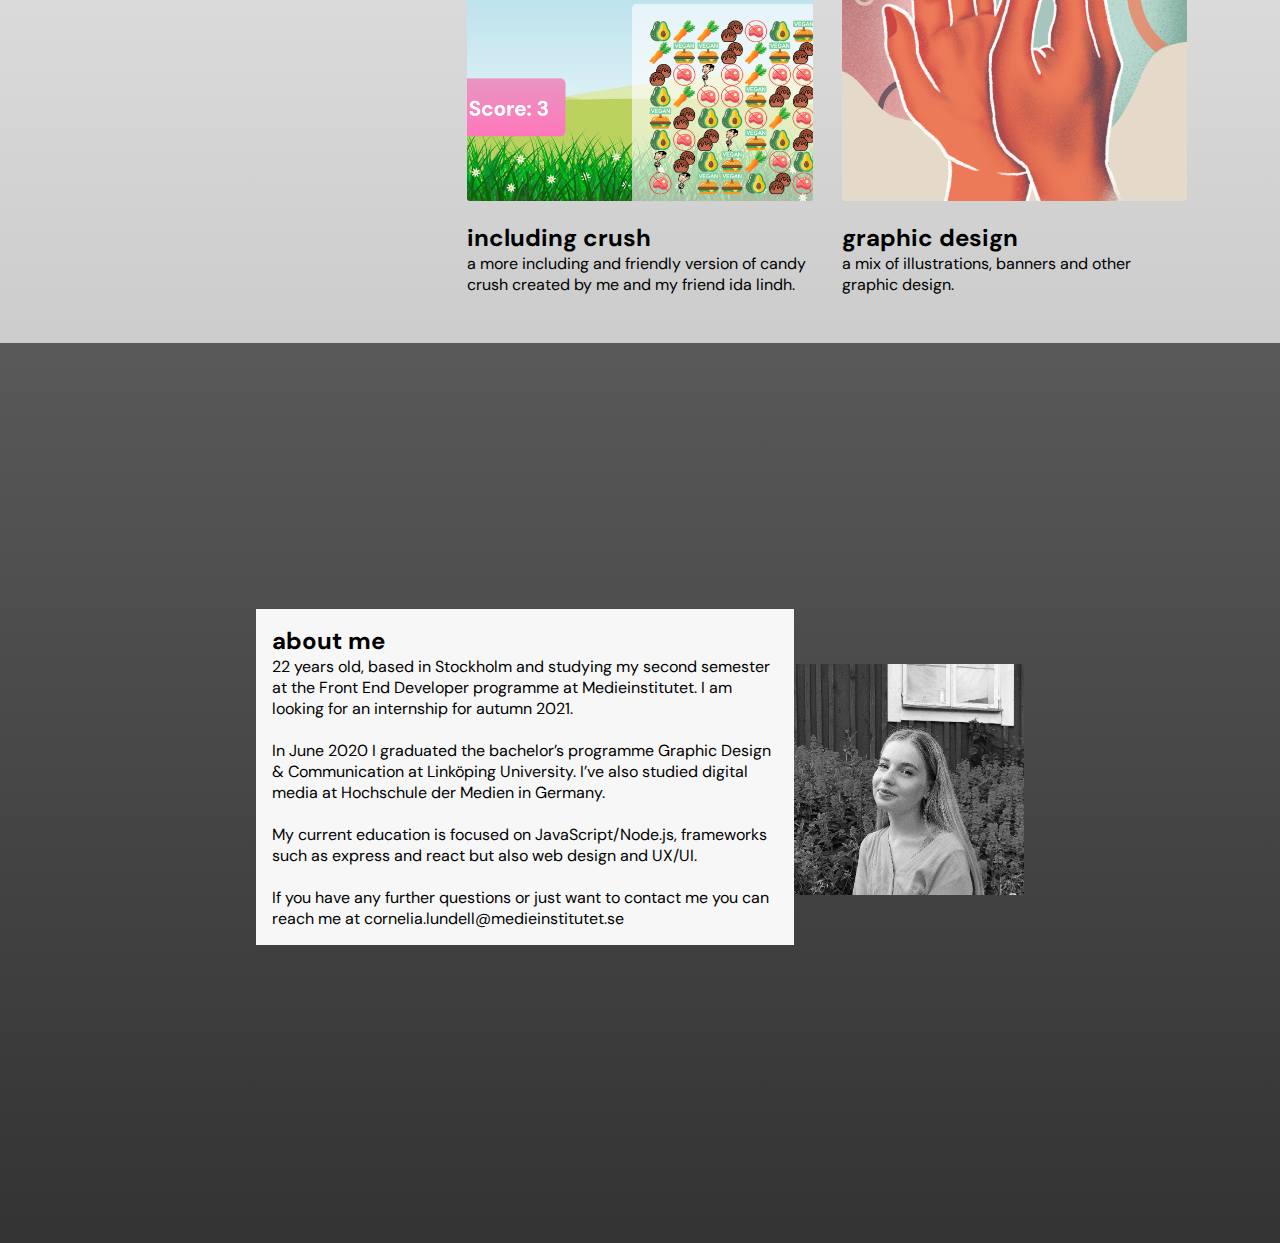
==== commit 4281b045: "Update index.html" ====
--- a/index.html
+++ b/index.html
@@ -46,7 +46,7 @@
 
     <section id="start">
       <div class="container" id="start-container">
-        <h1>hi!</h1>
+        <h1>hello</h1>
         <h1>i am cornelia</h1>
         <h1>a front end developer.</h1>
       </div>
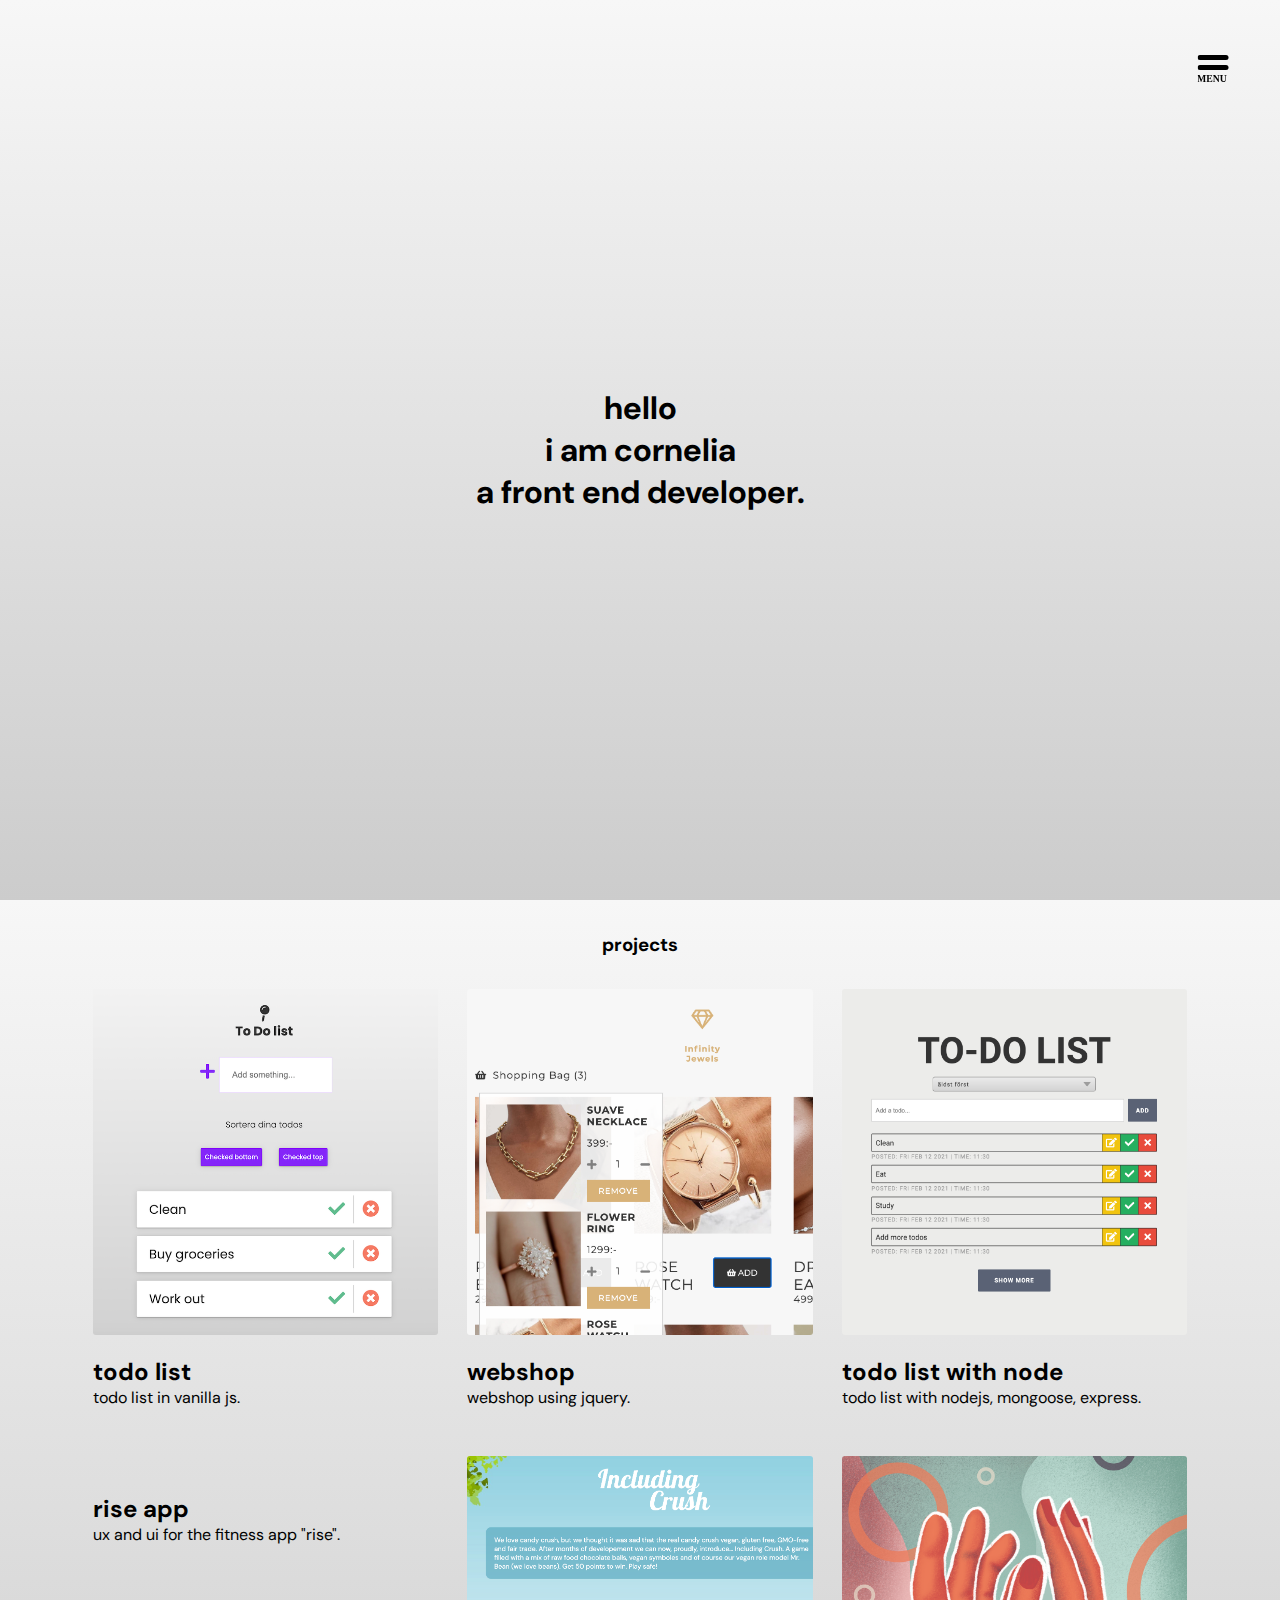
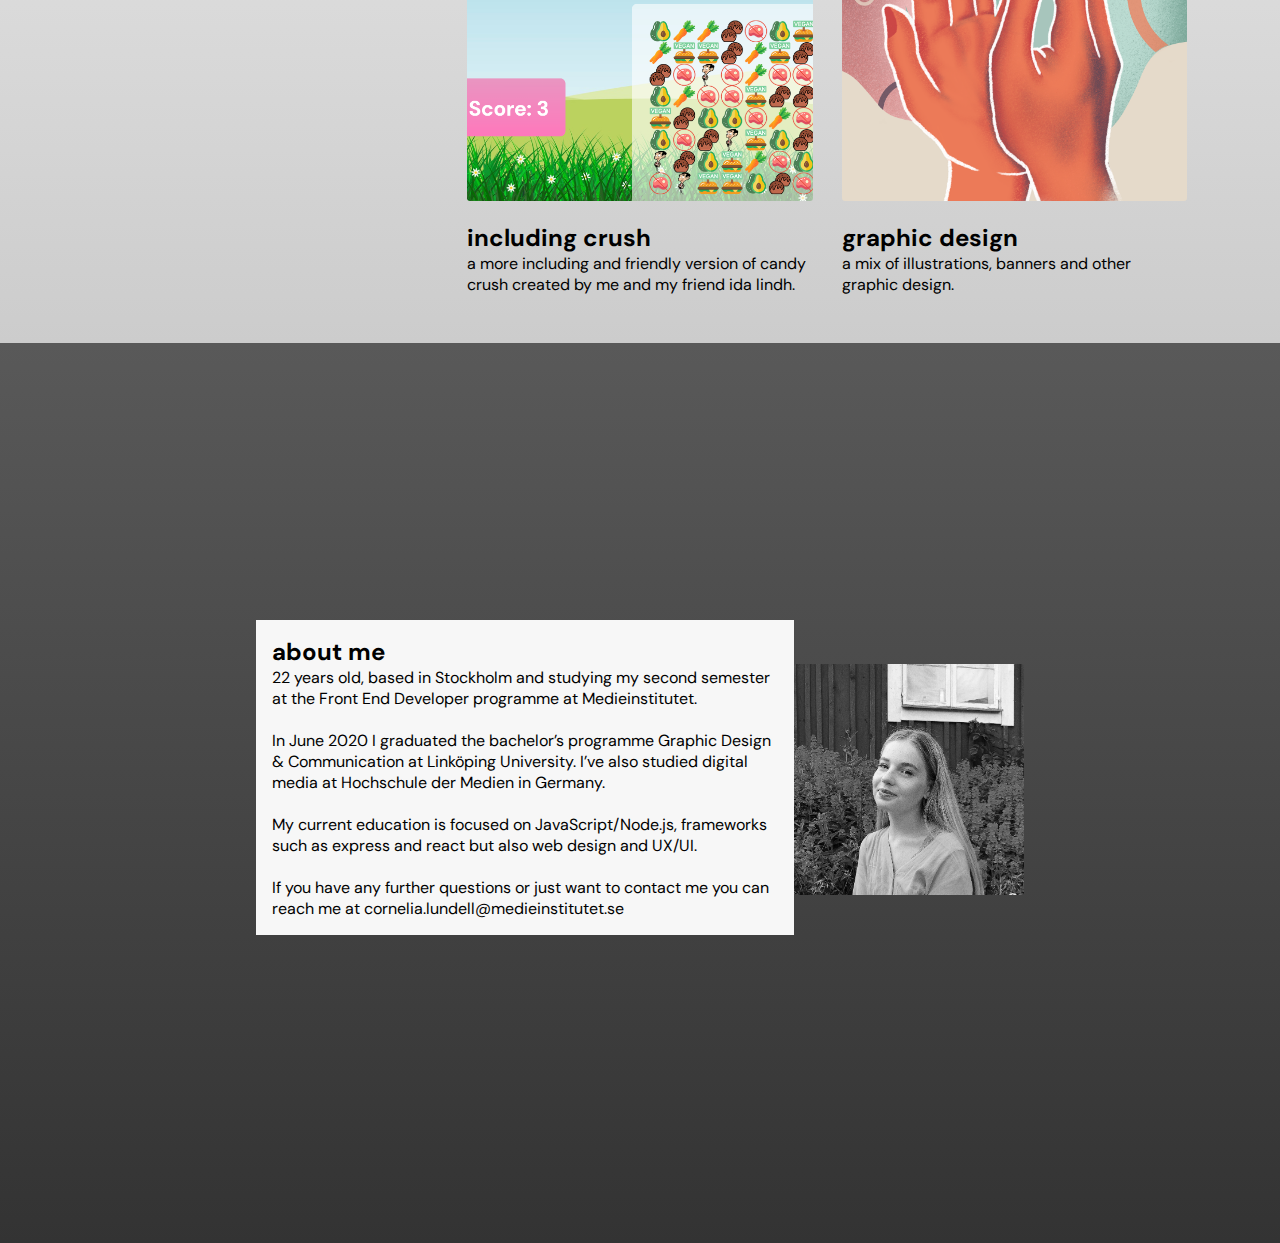
==== commit af779876: "Update index.html" ====
--- a/index.html
+++ b/index.html
@@ -128,7 +128,7 @@
         <div class="about-text">
           <h5>about me</h5>
           <p>
-            22 years old, based in Stockholm and studying my second semester at the Front End Developer programme at Medieinstitutet. I am looking for an internship for autumn 2021.
+            22 years old, based in Stockholm and studying my second semester at the Front End Developer programme at Medieinstitutet. 
             <br><br>In June 2020 I graduated the bachelor’s programme Graphic Design & Communication at Linköping University. I’ve also studied digital media at Hochschule der Medien in Germany.
             <br><br>My current education is focused on JavaScript/Node.js, frameworks such as express and react but also web design and UX/UI.
             <br><br>If you have any further questions or just want to contact me you can reach me at cornelia.lundell@medieinstitutet.se
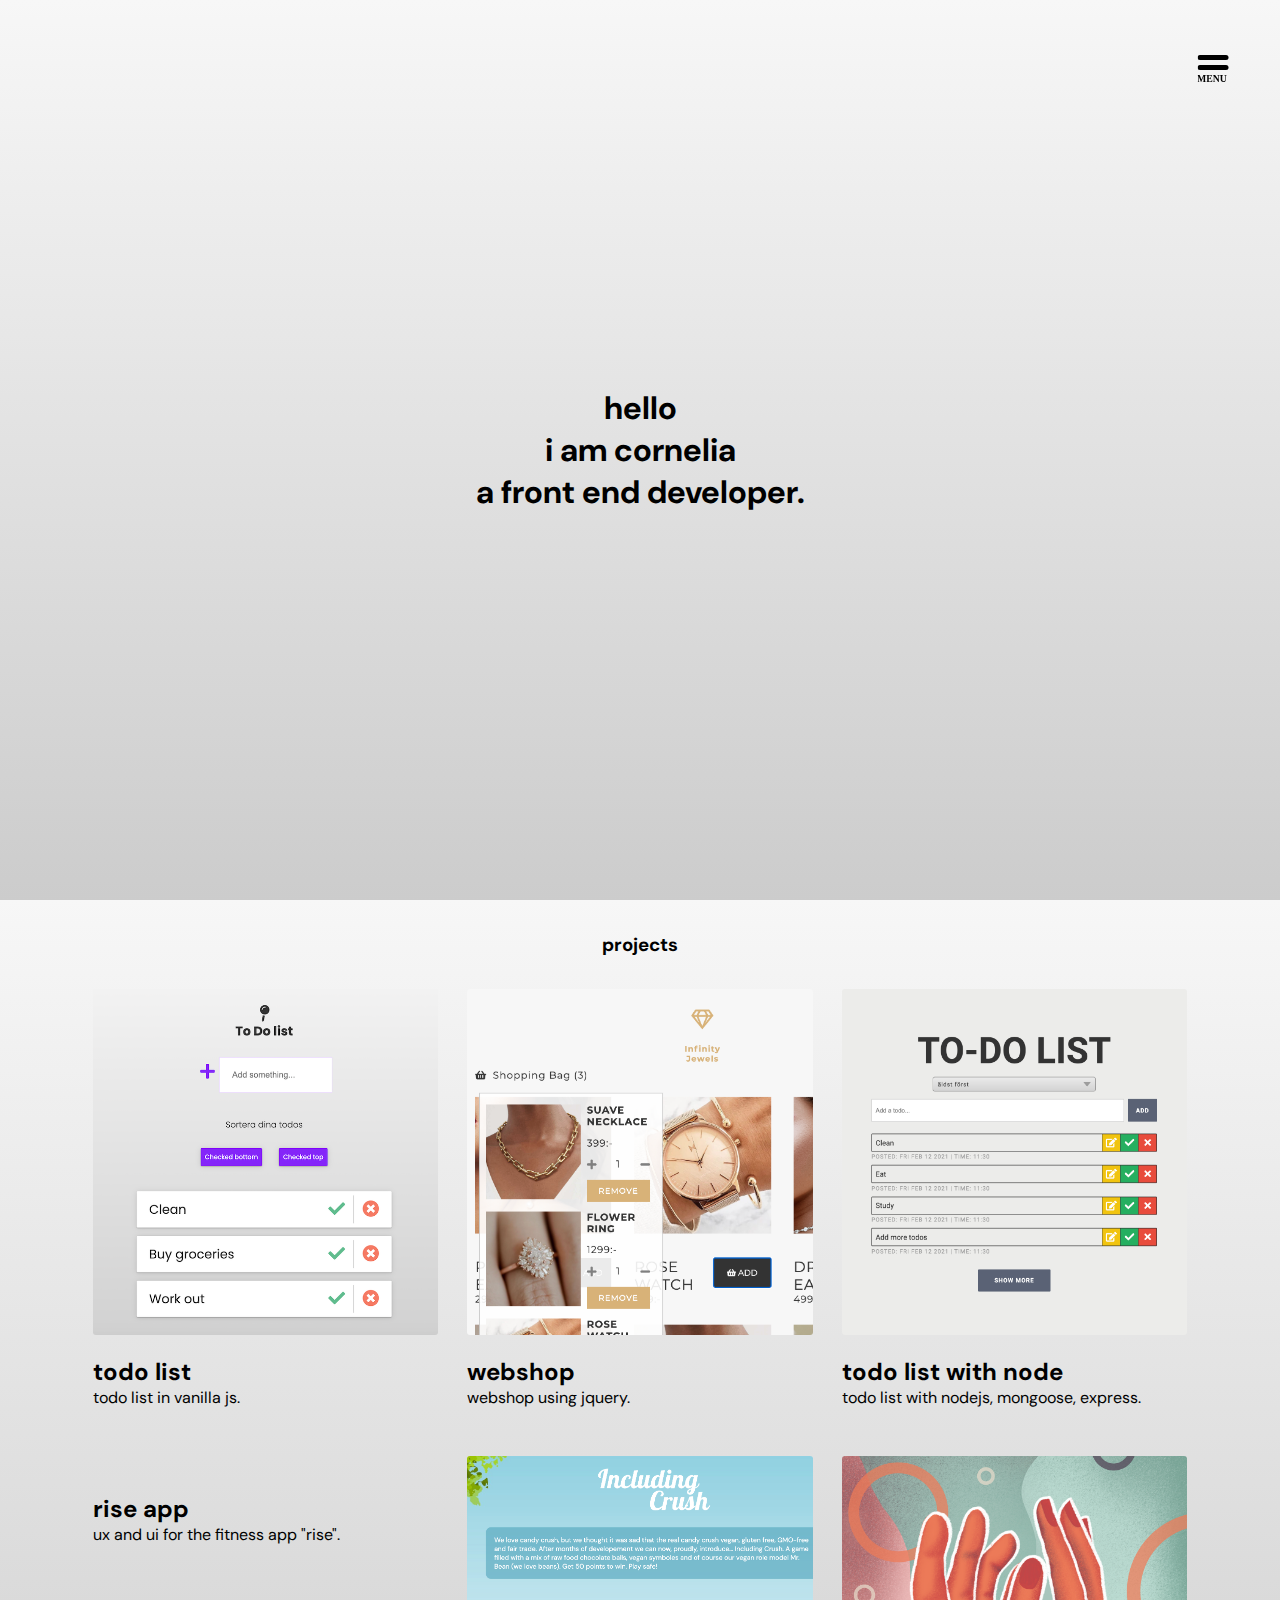
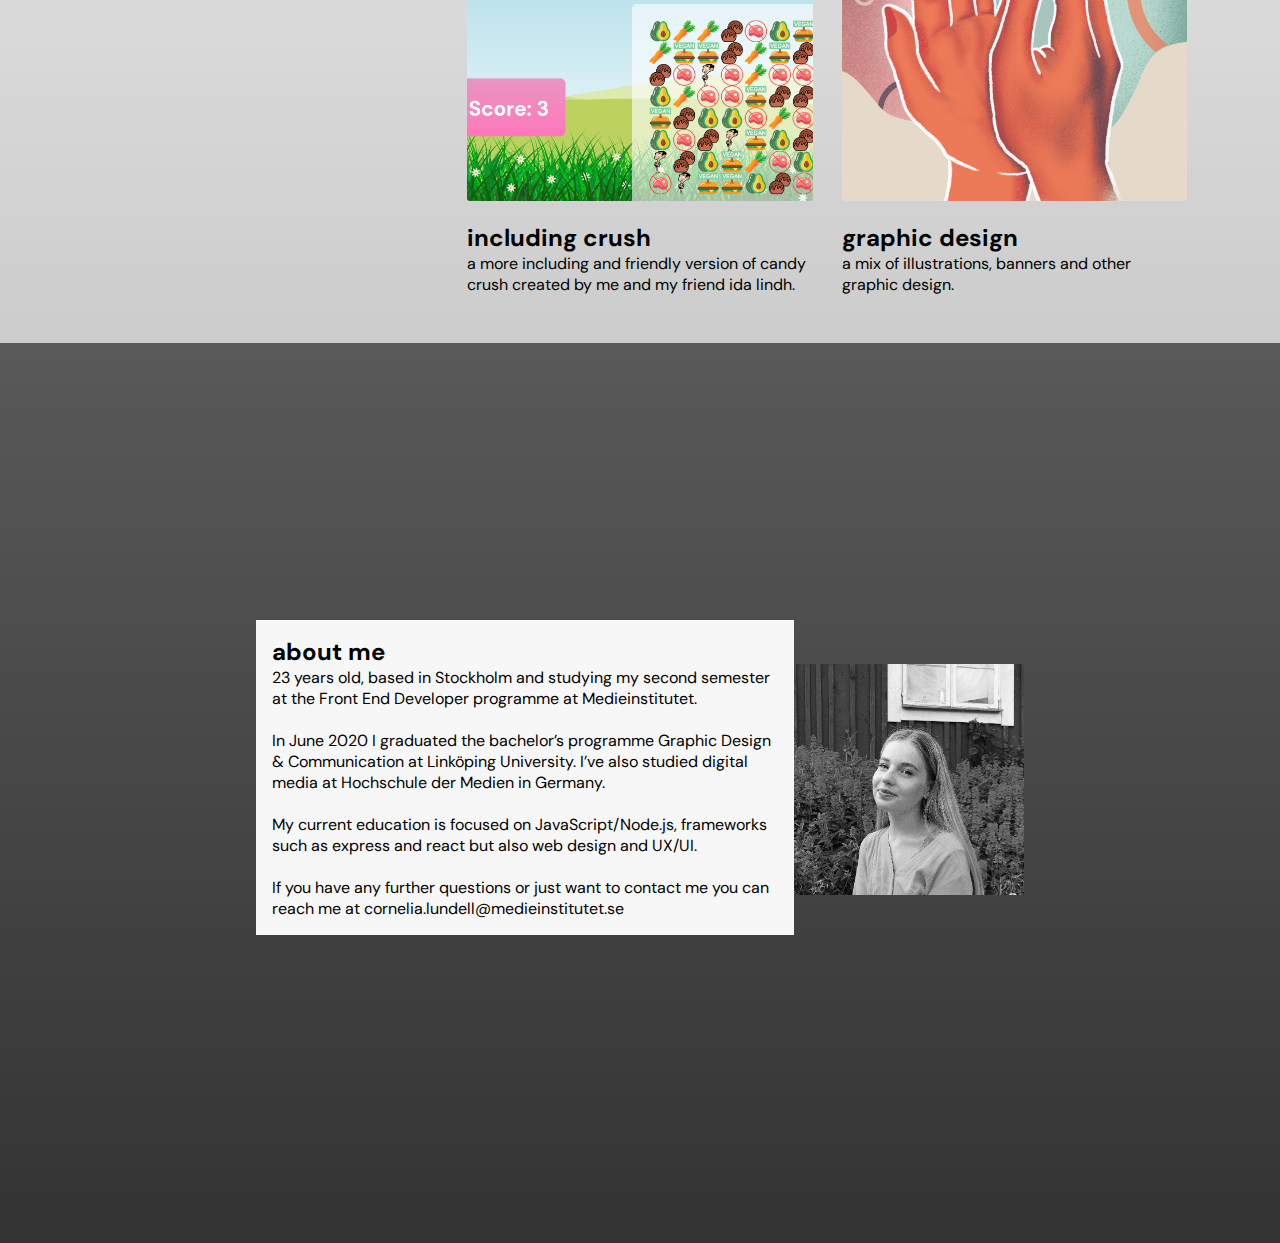
==== commit 078fac5f: "Update index.html" ====
--- a/index.html
+++ b/index.html
@@ -128,7 +128,7 @@
         <div class="about-text">
           <h5>about me</h5>
           <p>
-            22 years old, based in Stockholm and studying my second semester at the Front End Developer programme at Medieinstitutet. 
+            23 years old, based in Stockholm and studying my second semester at the Front End Developer programme at Medieinstitutet. 
             <br><br>In June 2020 I graduated the bachelor’s programme Graphic Design & Communication at Linköping University. I’ve also studied digital media at Hochschule der Medien in Germany.
             <br><br>My current education is focused on JavaScript/Node.js, frameworks such as express and react but also web design and UX/UI.
             <br><br>If you have any further questions or just want to contact me you can reach me at cornelia.lundell@medieinstitutet.se
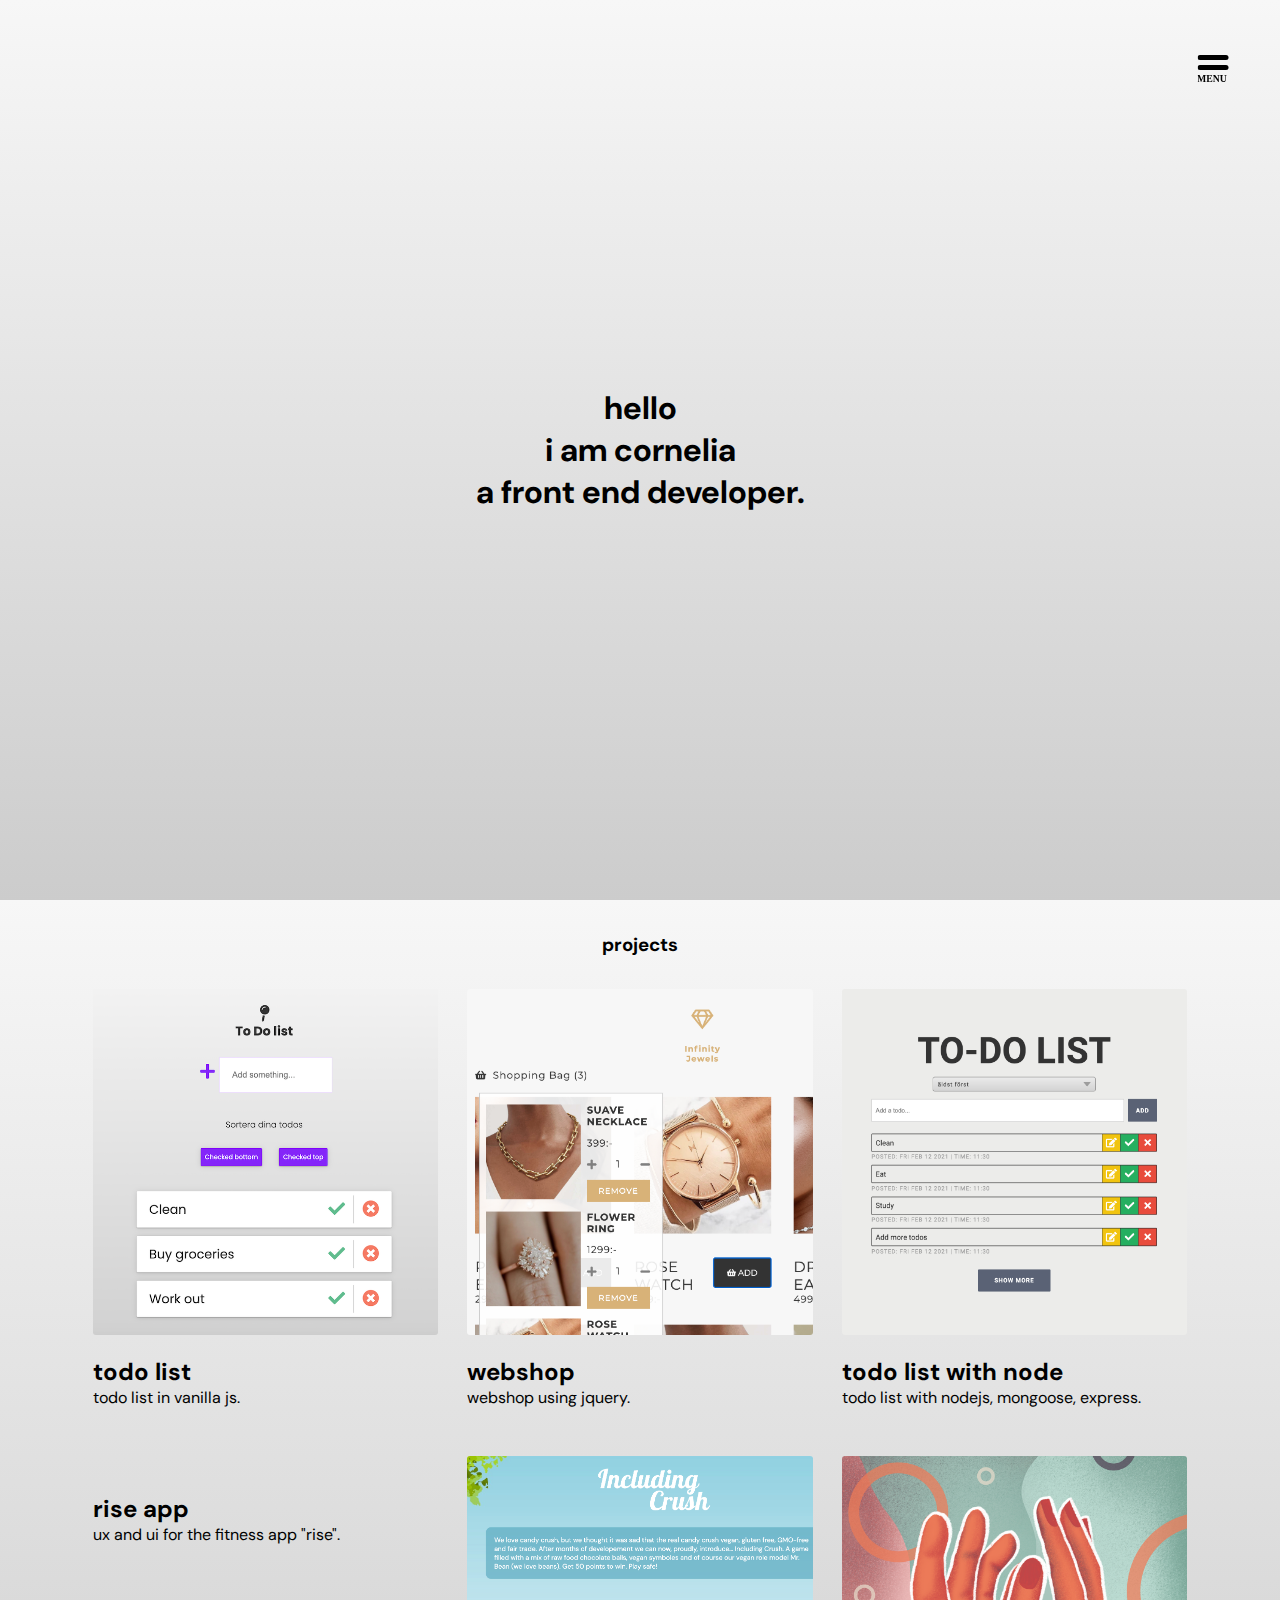
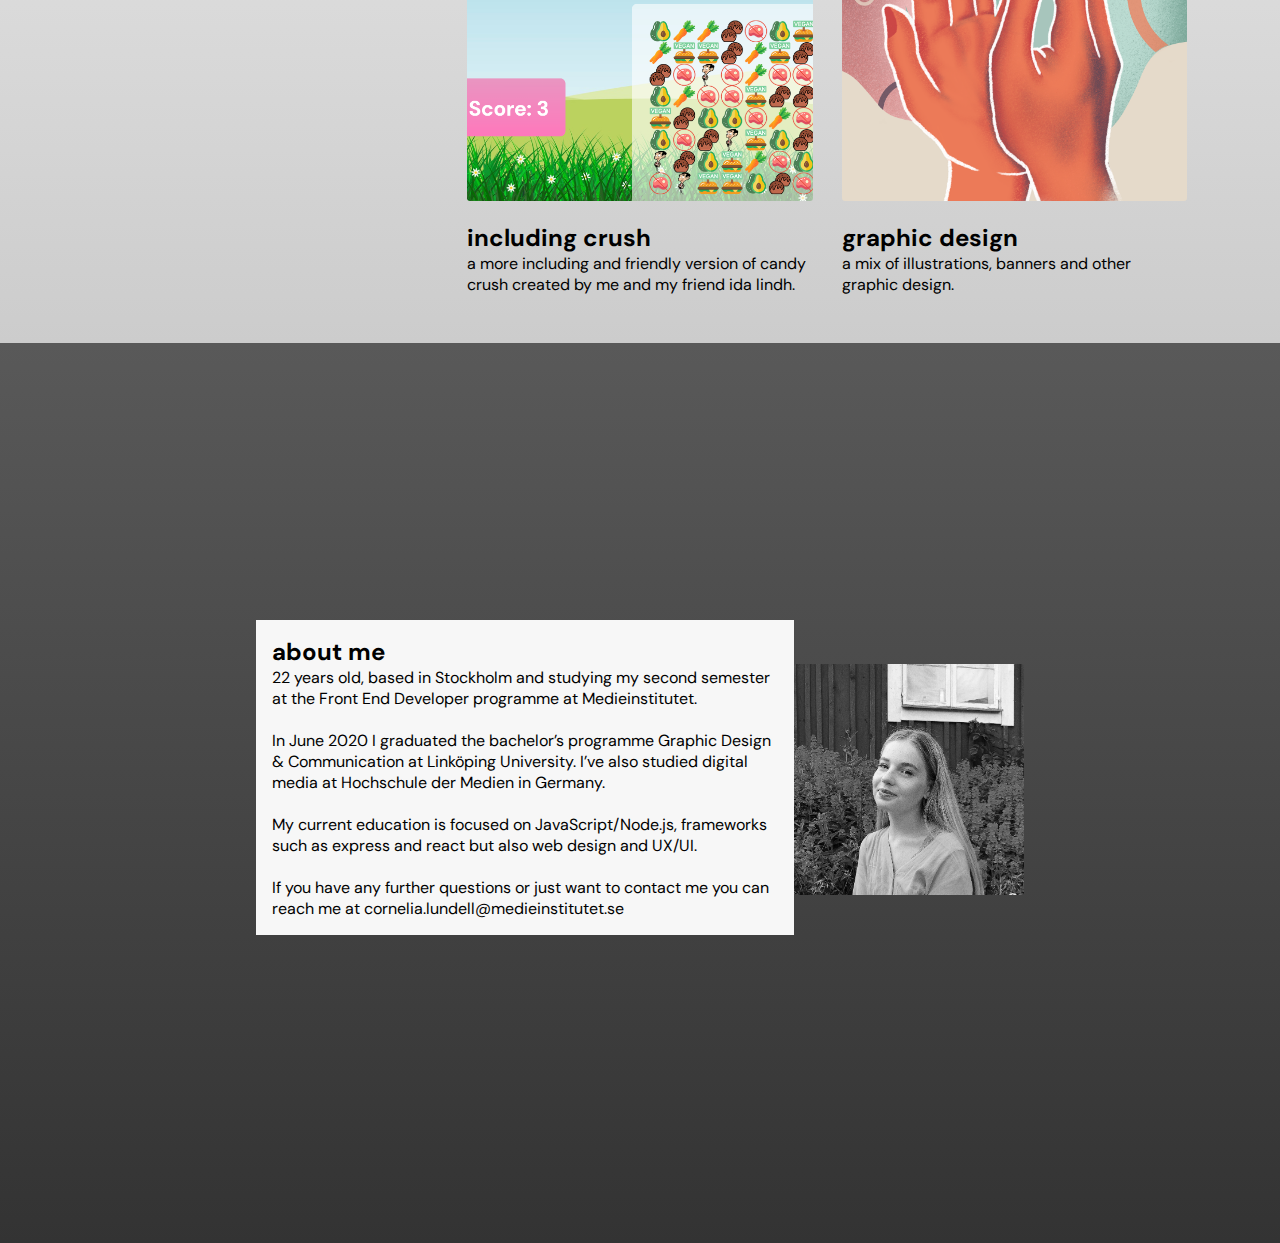
==== commit f6e4b827: "Update index.html" ====
--- a/index.html
+++ b/index.html
@@ -128,7 +128,7 @@
         <div class="about-text">
           <h5>about me</h5>
           <p>
-            23 years old, based in Stockholm and studying my second semester at the Front End Developer programme at Medieinstitutet. 
+            22 years old, based in Stockholm and studying my second semester at the Front End Developer programme at Medieinstitutet. 
             <br><br>In June 2020 I graduated the bachelor’s programme Graphic Design & Communication at Linköping University. I’ve also studied digital media at Hochschule der Medien in Germany.
             <br><br>My current education is focused on JavaScript/Node.js, frameworks such as express and react but also web design and UX/UI.
             <br><br>If you have any further questions or just want to contact me you can reach me at cornelia.lundell@medieinstitutet.se
